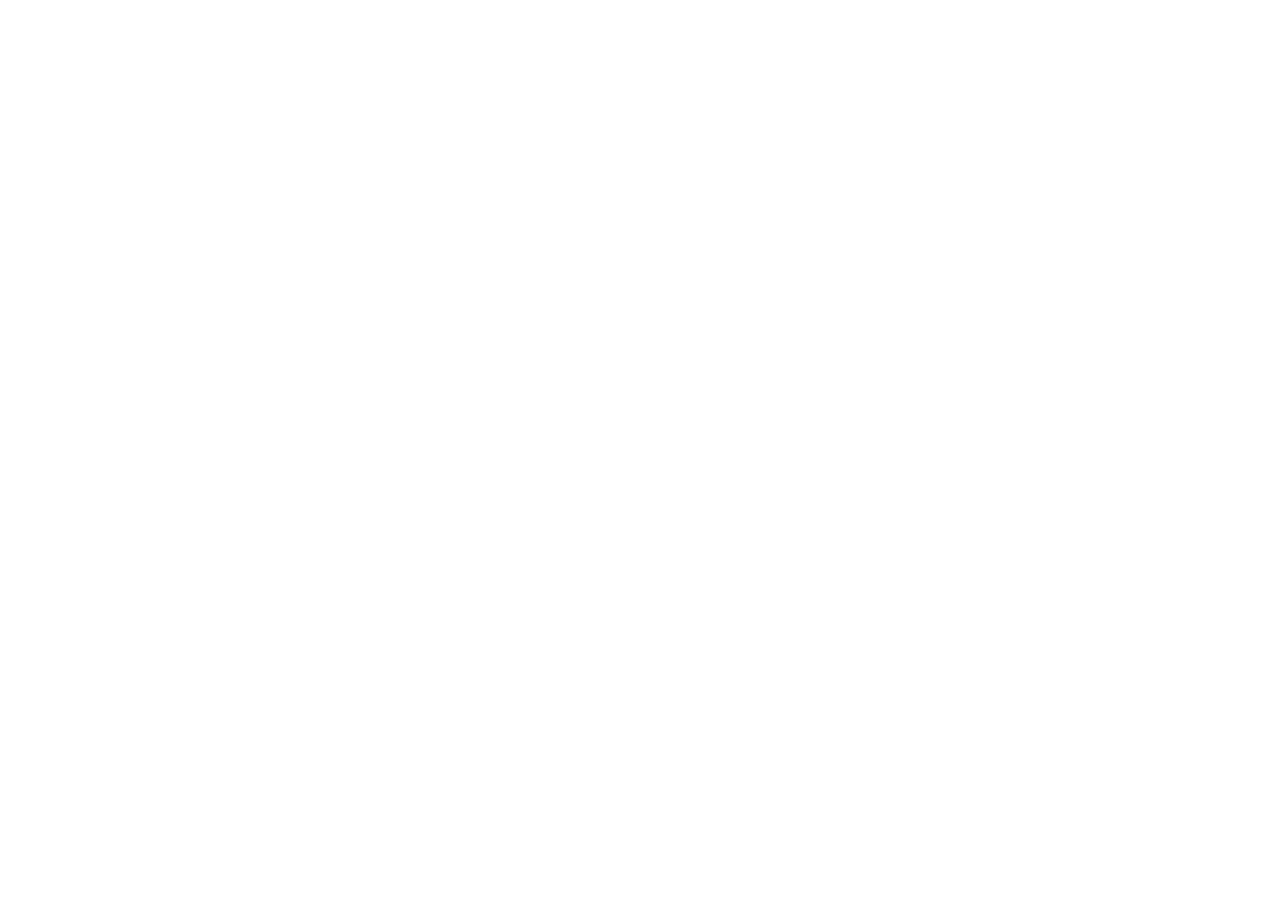
==== index.html @ bcc9aa4c "Set up initial website structure" ====
<!DOCTYPE html>
<html lang="en">
  <head>
    <meta charset="UTF-8" />
    <meta name="viewport" content="width=device-width, initial-scale=1.0" />
    <title>My Personal Website</title>
    <link rel="stylesheet" href="style.css" />
  </head>
  <body>
    <script src="script.js"></script>
  </body>
</html>
---- style.css ----
/* Styles for the website go here. */
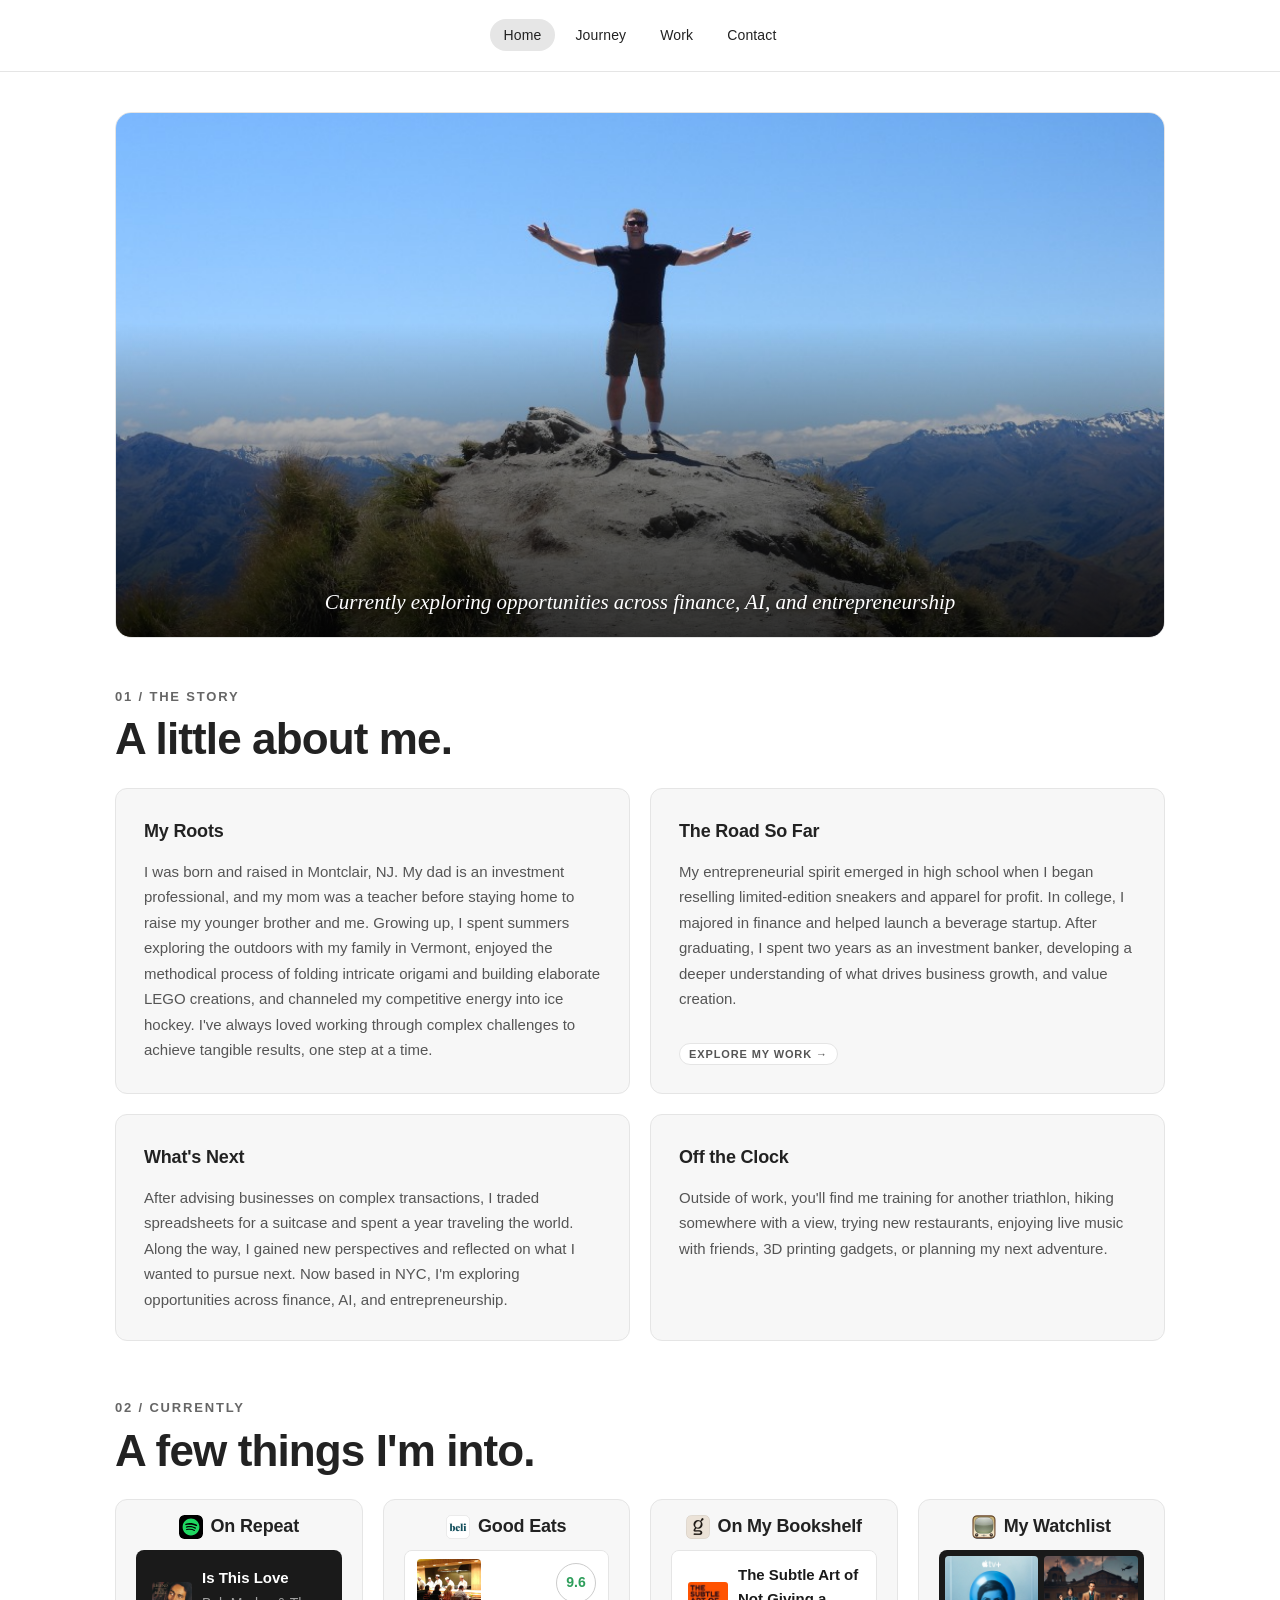
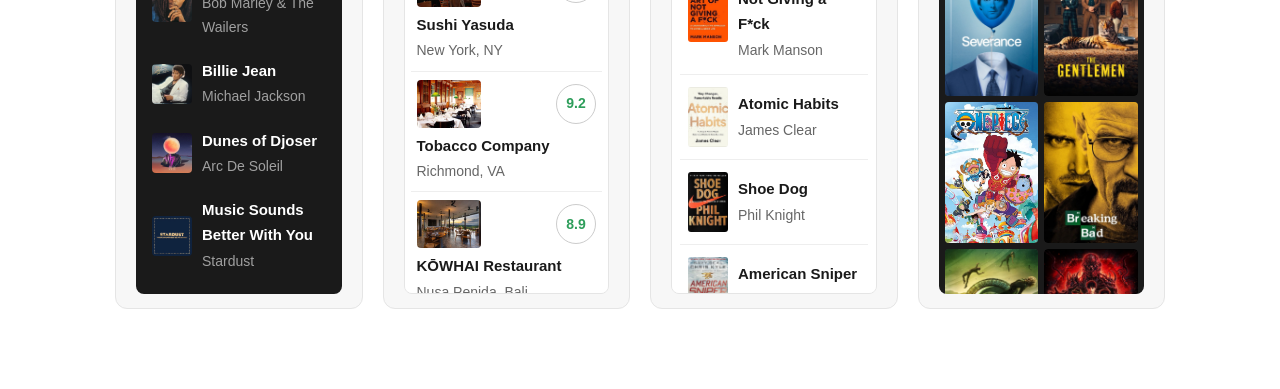
==== commit 617953bb: "Launch personal website Co-authored-by: Cursor <cursoragent@cursor.com>" ====
--- a/index.html
+++ b/index.html
@@ -4,9 +4,149 @@
     <meta charset="UTF-8" />
     <meta name="viewport" content="width=device-width, initial-scale=1.0" />
     <title>My Personal Website</title>
-    <link rel="stylesheet" href="style.css" />
+    <link rel="stylesheet" href="style.css?v=pub1" />
   </head>
   <body>
-    <script src="script.js"></script>
+    <header class="site-header">
+      <nav>
+        <ul class="nav-links">
+          <li><a href="#home" class="active">Home</a></li>
+          <li><a href="journey.html">Journey</a></li>
+          <li><a href="work.html">Work</a></li>
+          <li><a href="contact.html">Contact</a></li>
+        </ul>
+      </nav>
+    </header>
+
+    <section class="hero" id="home">
+      <div class="hero-photo">
+        <img src="assets/images/home/roys-peak.jpg" alt="Alan standing on the summit of Roy's Peak with arms outstretched" />
+        <div class="hero-photo-caption">
+          <p class="hero-photo-descriptor">Currently exploring opportunities across finance, AI, and entrepreneurship</p>
+        </div>
+      </div>
+    </section>
+
+    <section class="about" id="about">
+      <header class="section-intro">
+        <p class="section-label">01 / THE STORY</p>
+        <h2 class="section-title">A little about me.</h2>
+      </header>
+
+      <div class="bento-grid">
+        <article class="card card-from">
+          <h2>My Roots</h2>
+          <p>
+            I was born and raised in Montclair, NJ. My dad is an investment
+            professional, and my mom was a teacher before staying home to raise my
+            younger brother and me. Growing up, I spent summers exploring the
+            outdoors with my family in Vermont, enjoyed the methodical process of
+            folding intricate origami and building elaborate LEGO creations, and
+            channeled my competitive energy into ice hockey. I've always loved
+            working through complex challenges to achieve tangible results, one
+            step at a time.
+          </p>
+        </article>
+
+        <article class="card card-done">
+          <h2>The Road So Far</h2>
+          <p>
+            My entrepreneurial spirit emerged in high school when I began
+            reselling limited-edition sneakers and apparel for profit. In college,
+            I majored in finance and helped launch a beverage startup. After
+            graduating, I spent two years as an investment banker, developing a
+            deeper understanding of what drives business growth, and value
+            creation.
+          </p>
+          <p class="work-cta">
+            <a href="work.html">Explore My Work <span aria-hidden="true">→</span></a>
+          </p>
+        </article>
+
+        <article class="card card-exploring">
+          <h2>What's Next</h2>
+          <p>
+            After advising businesses on complex transactions, I traded
+            spreadsheets for a suitcase and spent a year traveling the world.
+            Along the way, I gained new perspectives and reflected on what I
+            wanted to pursue next. Now based in NYC, I'm exploring opportunities
+            across finance, AI, and entrepreneurship.
+          </p>
+        </article>
+
+        <article class="card card-outside">
+          <h2>Off the Clock</h2>
+          <p>
+            Outside of work, you'll find me training for another triathlon,
+            hiking somewhere with a view, trying new restaurants, enjoying live
+            music with friends, 3D printing gadgets, or planning my next
+            adventure.
+          </p>
+        </article>
+
+        <header class="section-intro section-intro-currently">
+          <p class="section-label">02 / CURRENTLY</p>
+          <h2 class="section-title">A few things I'm into.</h2>
+        </header>
+
+        <article class="card card-listening">
+          <h2 class="card-heading">
+            <img class="brand-icon" src="assets/images/icons/spotify.svg" alt="" />
+            On Repeat
+          </h2>
+          <div class="overlay-scroll">
+            <div class="song-list" id="song-list" tabindex="0" role="region" aria-label="On Repeat"></div>
+            <div class="overlay-scrollbar" aria-hidden="true">
+              <div class="overlay-scrollbar-thumb"></div>
+            </div>
+          </div>
+        </article>
+
+        <article class="card card-eating">
+          <h2 class="card-heading">
+            <img class="brand-icon" src="assets/images/icons/beli.png" alt="" />
+            Good Eats
+          </h2>
+          <div class="overlay-scroll">
+            <div class="restaurant-list" id="restaurant-list" tabindex="0" role="region" aria-label="Good Eats"></div>
+            <div class="overlay-scrollbar" aria-hidden="true">
+              <div class="overlay-scrollbar-thumb"></div>
+            </div>
+          </div>
+        </article>
+
+        <article class="card card-reading">
+          <h2 class="card-heading">
+            <img class="brand-icon" src="assets/images/icons/goodreads.png" alt="" />
+            On My Bookshelf
+          </h2>
+          <div class="overlay-scroll">
+            <div class="book-list" id="book-list" tabindex="0" role="region" aria-label="On My Bookshelf"></div>
+            <div class="overlay-scrollbar" aria-hidden="true">
+              <div class="overlay-scrollbar-thumb"></div>
+            </div>
+          </div>
+        </article>
+
+        <article class="card card-watching">
+          <h2 class="card-heading">
+            <img class="brand-icon" src="assets/images/icons/youtube-classic.png" alt="" />
+            My Watchlist
+          </h2>
+          <div class="overlay-scroll">
+            <div class="poster-grid" id="poster-grid" tabindex="0" role="region" aria-label="My Watchlist"></div>
+            <div class="overlay-scrollbar" aria-hidden="true">
+              <div class="overlay-scrollbar-thumb"></div>
+            </div>
+          </div>
+        </article>
+      </div>
+    </section>
+
+    <script src="assets/data/personal/songs.js?v=songorder"></script>
+    <script src="assets/data/personal/books.js?v=gr1"></script>
+    <script src="assets/data/personal/watching.js?v=imdb"></script>
+    <script src="assets/data/personal/restaurants.js?v=eatrank"></script>
+    <script src="script.js?v=qc1"></script>
   </body>
 </html>
--- a/style.css
+++ b/style.css
@@ -1 +1,2705 @@
-/* Styles for the website go here. */
+:root {
+  /* Color system */
+  --color-bg: #ffffff;
+  --color-card: #f7f7f7;
+  --color-text: #222222;
+  --color-text-muted: #555555;
+  --color-text-subtle: #666666;
+  --color-border: #e5e5e5;
+
+  /* Accent: nav underline and link / button hover. Change it here. */
+  --accent: #2563eb;
+
+  /* Typography */
+  --font-sans: "Helvetica Neue", Helvetica, Arial, sans-serif;
+  --font-serif: Georgia, "Times New Roman", serif;
+  --text-body: 0.9375rem; /* 15px */
+  --text-small: 0.875rem; /* 14px */
+  --text-label: 0.8125rem;
+  --text-heading: 2.75rem;
+  --leading-body: 1.65;
+  --leading-heading: 1.15;
+
+  /* Shape */
+  --radius: 12px;
+  --radius-sm: 8px;
+
+  /* Centered content column (~1050px). Side padding never goes below 24px. */
+  --content-max: 1050px;
+  --side-space: max(24px, calc((100% - var(--content-max)) / 2));
+}
+
+@media (min-width: 700px) {
+  :root {
+    --side-space: max(48px, calc((100% - var(--content-max)) / 2));
+  }
+}
+
+*,
+*::before,
+*::after {
+  box-sizing: border-box;
+}
+
+html {
+  overflow-x: hidden;
+}
+
+body {
+  margin: 0;
+  background-color: var(--color-bg);
+  color: var(--color-text);
+  font-family: var(--font-sans);
+  font-size: var(--text-body);
+  line-height: var(--leading-body);
+  -webkit-font-smoothing: antialiased;
+}
+
+.site-header {
+  position: relative;
+  z-index: 1;
+  display: flex;
+  justify-content: center;
+  align-items: center;
+  height: 72px;
+  padding: 0 var(--side-space);
+  background-color: var(--color-bg);
+  border-bottom: 1px solid var(--color-border);
+}
+
+.nav-links {
+  display: flex;
+  flex-wrap: wrap;
+  justify-content: center;
+  align-items: center;
+  gap: 6px;
+  margin: 0;
+  padding: 0;
+  list-style: none;
+}
+
+a {
+  color: var(--color-text);
+  text-decoration: none;
+}
+
+.nav-links a {
+  padding: 8px 14px;
+  border-radius: 999px;
+  color: var(--color-text);
+  background-color: transparent;
+  cursor: pointer;
+  font-size: var(--text-small);
+  font-weight: 500;
+  letter-spacing: 0.01em;
+  transition: background-color 0.2s ease;
+}
+
+.nav-links a.active {
+  background-color: #e6e6e6;
+}
+
+@media (hover: hover) {
+  .nav-links a:hover {
+    background-color: #f0f0f0;
+  }
+
+  .nav-links a.active:hover {
+    background-color: #e6e6e6;
+  }
+}
+
+.nav-links a:focus-visible {
+  background-color: #f0f0f0;
+  outline: 2px solid var(--color-text);
+  outline-offset: 2px;
+}
+
+.nav-links a.active:focus-visible {
+  background-color: #e6e6e6;
+}
+
+@media (prefers-reduced-motion: reduce) {
+  .nav-links a {
+    transition: none;
+  }
+}
+
+.hero {
+  padding: 40px var(--side-space) 48px;
+  text-align: center;
+}
+
+/* Hero photo with text overlaid on the bottom corners */
+.hero-photo {
+  position: relative;
+  overflow: hidden;
+  border: 1px solid var(--color-border);
+  border-radius: 16px;
+  background: var(--color-card);
+}
+
+/* Crop to a wide 2:1 shape, trimming the sky from the top (keeps the person fully in view) */
+.hero-photo img {
+  display: block;
+  width: 100%;
+  aspect-ratio: 2 / 1;
+  object-fit: cover;
+  object-position: center 70%;
+}
+
+/* Soft dark fade at the bottom so the white text is easy to read */
+.hero-photo::after {
+  content: "";
+  position: absolute;
+  left: 0;
+  right: 0;
+  bottom: 0;
+  height: 60%;
+  background: linear-gradient(to top, rgba(0, 0, 0, 0.78) 0%, rgba(0, 0, 0, 0.45) 55%, rgba(0, 0, 0, 0));
+  pointer-events: none;
+}
+
+/* Bottom-center caption: one line of text in an elegant italic serif */
+.hero-photo-caption {
+  position: absolute;
+  left: 24px;
+  right: 24px;
+  bottom: 20px;
+  z-index: 1;
+  color: #ffffff;
+  text-align: center;
+  text-shadow: 0 1px 6px rgba(0, 0, 0, 0.6);
+}
+
+.hero-photo-descriptor {
+  margin: 0;
+  font-family: var(--font-serif);
+  font-size: 1.3125rem;
+  font-style: italic;
+  font-weight: 400;
+  line-height: 1.4;
+}
+
+@media (max-width: 600px) {
+  /* Slightly taller photo on phones so the caption has room */
+  .hero-photo img {
+    aspect-ratio: 4 / 3;
+  }
+
+  .hero-photo-caption {
+    left: 14px;
+    right: 14px;
+    bottom: 14px;
+  }
+
+  .hero-photo-descriptor {
+    font-size: 1.05rem;
+  }
+}
+
+.about {
+  padding: 0 var(--side-space) 80px;
+}
+
+/* Editorial section header: small uppercase label above a large bold heading */
+.section-intro {
+  margin: 0 0 24px;
+  text-align: left;
+}
+
+.section-label {
+  margin: 0 0 8px;
+  color: var(--color-text-subtle);
+  font-size: var(--text-label);
+  font-weight: 600;
+  letter-spacing: 0.14em;
+  text-transform: uppercase;
+}
+
+.section-title {
+  margin: 0;
+  font-size: var(--text-heading);
+  font-weight: 700;
+  line-height: 1.1;
+  letter-spacing: -0.02em;
+}
+
+/* Bento grid: 4 equal columns. Each card is placed by name in the layout below. */
+.bento-grid {
+  display: grid;
+  grid-template-columns: repeat(4, minmax(0, 1fr));
+  grid-template-areas:
+    "from      from     done      done"
+    "exploring exploring outside  outside"
+    "currently currently currently currently"
+    "listening eating   reading   watching";
+  gap: 20px;
+}
+
+/* Each card claims its named spot in the grid */
+.card-from { grid-area: from; }
+.card-done { grid-area: done; }
+.card-exploring { grid-area: exploring; }
+.card-outside { grid-area: outside; }
+.card-listening { grid-area: listening; }
+.card-reading { grid-area: reading; }
+.card-watching { grid-area: watching; }
+.card-eating { grid-area: eating; }
+
+/* "02 / Currently" header sits inside the grid, on its own full-width row above the media cards */
+.bento-grid .section-intro-currently {
+  grid-area: currently;
+  margin: 36px 0 4px; /* 36px + 20px grid gap = 56px, matching space above The Story */
+}
+
+/* Quiet text link inside The Road So Far, pinned to the bottom left */
+.bento-grid .card-done {
+  display: flex;
+  flex-direction: column;
+}
+
+.work-cta {
+  margin: auto 0 0;
+  padding-top: 16px;
+}
+
+.work-cta a {
+  display: inline-block;
+  padding: 3px 9px;
+  background-color: #ffffff;
+  border: 1px solid var(--color-border);
+  border-radius: 999px;
+  color: var(--color-text-muted);
+  font-size: 0.6875rem;
+  font-weight: 600;
+  letter-spacing: 0.08em;
+  line-height: 1.3;
+  text-transform: uppercase;
+}
+
+.work-cta a:focus-visible {
+  outline: 2px solid var(--color-text);
+  outline-offset: 2px;
+}
+
+@media (hover: hover) {
+  .work-cta a:hover {
+    border-color: #cfcfcf;
+    color: #1a1a1a;
+  }
+}
+
+.card {
+  min-height: 200px;
+  padding: 28px;
+  background-color: var(--color-card);
+  border: 1px solid var(--color-border);
+  border-radius: var(--radius);
+}
+
+/* Home page cards: even padding, and height set by their content (no fixed minimum) */
+.bento-grid .card {
+  min-height: 0;
+  padding: 24px;
+}
+
+/* The four About Me cards: a little more room to read */
+.bento-grid .card-from,
+.bento-grid .card-done,
+.bento-grid .card-exploring,
+.bento-grid .card-outside {
+  padding: 28px;
+}
+
+/* The four "Currently" cards: all exactly the same height, lined up at the top.
+   The heading stays put, and only the list underneath scrolls (each card on its own). */
+.bento-grid .card-listening,
+.bento-grid .card-eating,
+.bento-grid .card-reading,
+.bento-grid .card-watching {
+  display: flex;
+  flex-direction: column;
+  align-self: start;
+  box-sizing: border-box; /* so the height below is the card's full height, padding included */
+  height: 410px;
+  padding: 12px 20px 14px; /* tighter space above and below the heading */
+}
+
+.card-listening .card-heading,
+.card-eating .card-heading,
+.card-reading .card-heading,
+.card-watching .card-heading {
+  flex-shrink: 0;
+  justify-content: center; /* centers the icon + title together as one group */
+  gap: 8px;                /* space between the icon and the title */
+  text-align: center;
+}
+
+/* Shared overlay scroller for the four Currently cards.
+   The wrapper fills the card under the heading; the inner panel scrolls. */
+.overlay-scroll {
+  position: relative;
+  flex: 1 1 auto;
+  min-height: 0;
+  margin-top: 8px;
+  overflow: hidden;
+}
+
+.overlay-scroll .song-list,
+.overlay-scroll .restaurant-list,
+.overlay-scroll .book-list,
+.overlay-scroll .poster-grid {
+  box-sizing: border-box;
+  height: 100%;
+  margin-top: 0;
+  overflow-x: hidden;
+  overflow-y: auto;
+  scrollbar-width: none;
+  scrollbar-gutter: auto;
+  -webkit-overflow-scrolling: touch;
+  overscroll-behavior: contain;
+}
+
+.overlay-scroll .song-list::-webkit-scrollbar,
+.overlay-scroll .restaurant-list::-webkit-scrollbar,
+.overlay-scroll .book-list::-webkit-scrollbar,
+.overlay-scroll .poster-grid::-webkit-scrollbar {
+  width: 0;
+  height: 0;
+  display: none;
+}
+
+/* Rows keep their natural size instead of being squeezed */
+.overlay-scroll .song-list > *,
+.overlay-scroll .restaurant-list > *,
+.overlay-scroll .book-list > * {
+  flex-shrink: 0;
+}
+
+.overlay-scrollbar {
+  position: absolute;
+  z-index: 2;
+  top: 8px;
+  right: 3px;
+  bottom: 8px;
+  width: 4px;
+  opacity: 0;
+  pointer-events: none;
+  transition: opacity 0.2s ease;
+}
+
+.overlay-scrollbar.is-needed {
+  pointer-events: auto;
+}
+
+.overlay-scroll:hover .overlay-scrollbar.is-needed,
+.overlay-scroll.is-scrolling .overlay-scrollbar.is-needed,
+.overlay-scrollbar.is-dragging {
+  opacity: 1;
+}
+
+.overlay-scrollbar-thumb {
+  width: 100%;
+  border-radius: 999px;
+  background-color: rgba(90, 90, 90, 0.55);
+  cursor: grab;
+}
+
+.overlay-scrollbar-thumb:active {
+  cursor: grabbing;
+  background-color: rgba(90, 90, 90, 0.75);
+}
+
+.overlay-scroll .song-list:focus-visible,
+.overlay-scroll .poster-grid:focus-visible {
+  outline: 2px solid #ffffff;
+  outline-offset: -2px;
+}
+
+.overlay-scroll .restaurant-list:focus-visible,
+.overlay-scroll .book-list:focus-visible {
+  outline: 2px solid var(--color-text);
+  outline-offset: -2px;
+}
+
+@media (prefers-reduced-motion: reduce) {
+  .overlay-scrollbar {
+    transition: none;
+  }
+}
+
+.card h2 {
+  margin: 0;
+  font-size: 1.125rem;
+  font-weight: 700;
+  letter-spacing: -0.01em;
+}
+
+/* Narrow desktop / large tablet: the four media cards would be too cramped in
+   one row, so they go 2 × 2 here. Everything else keeps the desktop layout. */
+@media (max-width: 1100px) {
+  .bento-grid {
+    grid-template-areas:
+      "from      from     done      done"
+      "exploring exploring outside  outside"
+      "currently currently currently currently"
+      "listening listening eating   eating"
+      "reading   reading   watching watching";
+  }
+}
+
+/* Tablet: 2 columns */
+@media (max-width: 900px) {
+  .bento-grid {
+    grid-template-columns: repeat(2, minmax(0, 1fr));
+    grid-template-areas:
+      "from      done"
+      "exploring outside"
+      "currently currently"
+      "listening eating"
+      "reading   watching";
+  }
+}
+
+@media (max-width: 600px) {
+  .site-header {
+    height: 64px;
+  }
+
+  .nav-links {
+    gap: 2px;
+  }
+
+  .nav-links a {
+    padding: 6px 12px;
+  }
+
+  .about {
+    padding: 0 var(--side-space) 64px;
+  }
+
+  .section-title {
+    font-size: 2rem;
+  }
+
+  /* Mobile: one column. Cards stack in the order they appear in the HTML. */
+  .bento-grid {
+    grid-template-columns: minmax(0, 1fr);
+    grid-template-areas: none;
+  }
+
+  .bento-grid .card,
+  .bento-grid .section-intro-currently {
+    grid-area: auto;
+  }
+
+  .bento-grid .section-intro-currently {
+    margin: 36px 0 4px;
+  }
+}
+
+.card p {
+  margin: 16px 0 0;
+  color: var(--color-text-muted);
+  font-size: var(--text-body);
+  line-height: 1.7;
+}
+
+/* The four biography cards: comfortable reading size and spacing */
+.bento-grid .card-from p,
+.bento-grid .card-done p,
+.bento-grid .card-exploring p,
+.bento-grid .card-outside p {
+  margin-top: 12px;
+  font-size: var(--text-body);
+  line-height: 1.7;
+}
+
+/* Very subtle hover on the biography cards: a slightly darker border and a faint shadow.
+   (No movement, and the cards are not links, so the cursor stays the same.) */
+.bento-grid .card-from:hover,
+.bento-grid .card-done:hover,
+.bento-grid .card-exploring:hover,
+.bento-grid .card-outside:hover {
+  border-color: #d2d2d2;
+  box-shadow: 0 2px 10px rgba(0, 0, 0, 0.05);
+}
+
+/* Fade the hover in smoothly, but only for people who haven't asked for less motion */
+@media (prefers-reduced-motion: no-preference) {
+  .bento-grid .card-from,
+  .bento-grid .card-done,
+  .bento-grid .card-exploring,
+  .bento-grid .card-outside {
+    transition: border-color 0.25s ease, box-shadow 0.25s ease;
+  }
+}
+
+/* What I'm Listening To card */
+.card-heading {
+  display: flex;
+  align-items: center;
+  gap: 10px;
+}
+
+.song-list {
+  display: flex;
+  flex-direction: column;
+  gap: 4px;
+  padding: 8px;
+  background-color: #1a1a1a;
+  border-radius: 8px;
+}
+
+.song {
+  display: flex;
+  align-items: center;
+  gap: 14px;
+  padding: 8px;
+  border-radius: 6px;
+}
+
+.song:hover {
+  background-color: #2a2a2a;
+}
+
+.song-art {
+  position: relative;
+  width: 48px;
+  height: 48px;
+  flex-shrink: 0;
+  background-color: #3a3a3a;
+  border-radius: 4px;
+  overflow: hidden;
+}
+
+.song-art img {
+  display: block;
+  width: 100%;
+  height: 100%;
+  object-fit: cover;
+}
+
+.play-button {
+  position: absolute;
+  inset: 0;
+  display: flex;
+  align-items: center;
+  justify-content: center;
+  padding: 0;
+  background-color: rgba(0, 0, 0, 0.55);
+  border: none;
+  cursor: pointer;
+  opacity: 0;
+}
+
+.song:hover .play-button,
+.play-button:focus-visible {
+  opacity: 1;
+}
+
+.play-button svg {
+  width: 24px;
+  height: 24px;
+  fill: #ffffff;
+}
+
+.song-info {
+  display: flex;
+  flex-direction: column;
+  gap: 2px;
+  min-width: 0;
+}
+
+.song-title {
+  color: #ffffff;
+  font-size: 0.9375rem;
+  font-weight: 600;
+  overflow-wrap: anywhere;
+}
+
+a.song-title:hover,
+a.song-title:focus-visible {
+  text-decoration: underline;
+}
+
+.song-artist {
+  color: #a0a0a0;
+  font-size: 0.875rem;
+  overflow-wrap: anywhere;
+}
+
+/* What I'm Reading card */
+/* Brand app icons (Spotify, Goodreads, YouTube, Beli), all 24px.
+   The faint outline keeps the white Beli icon visible on the gray card. */
+.brand-icon {
+  display: block;
+  width: 24px;
+  height: 24px;
+  flex-shrink: 0;
+  object-fit: contain; /* never stretch or squash a logo */
+  outline: 1px solid rgba(0, 0, 0, 0.08);
+  outline-offset: -1px;
+  border-radius: 5px;
+}
+
+.book-list {
+  display: flex;
+  flex-direction: column;
+  padding: 0 8px;
+  background-color: #ffffff;
+  border: 1px solid #e5e5e5;
+  border-radius: 8px;
+}
+
+.book {
+  display: flex;
+  align-items: center;
+  gap: 14px;
+  padding: 12px 8px;
+  border-bottom: 1px solid #eeeeee;
+}
+
+.book:last-child {
+  border-bottom: none;
+}
+
+/* Title underline matches Good Eats restaurant-name links */
+a.book:hover .book-title,
+a.book:focus-visible .book-title {
+  color: var(--accent);
+  text-decoration: underline;
+  text-underline-offset: 2px;
+}
+
+.book-cover {
+  width: 40px;
+  height: 60px;
+  flex-shrink: 0;
+  background-color: #e5e5e5;
+  border-radius: 3px;
+  overflow: hidden;
+}
+
+.book-cover img {
+  display: block;
+  width: 100%;
+  height: 100%;
+  object-fit: cover;
+}
+
+.book-info {
+  display: flex;
+  flex-direction: column;
+  gap: 2px;
+  min-width: 0;
+}
+
+.book-title {
+  color: #1a1a1a;
+  font-size: 0.9375rem;
+  font-weight: 600;
+  overflow-wrap: anywhere;
+}
+
+.book-author {
+  color: #666666;
+  font-size: 0.875rem;
+  overflow-wrap: anywhere;
+}
+
+/* What I'm Watching card */
+.poster-grid {
+  display: grid;
+  grid-template-columns: repeat(2, minmax(0, 1fr));
+  grid-auto-rows: min-content;
+  align-items: start;
+  gap: 6px;
+  padding: 6px;
+  background-color: #1a1a1a;
+  border-radius: 8px;
+}
+
+.poster {
+  position: relative;
+  display: block;
+  width: 100%;
+  aspect-ratio: 2 / 3;
+  overflow: hidden;
+  background-color: #3a3a3a;
+  border-radius: 4px;
+  transition: transform 0.2s ease, filter 0.2s ease;
+}
+
+a.poster:hover {
+  transform: scale(1.04);
+  filter: brightness(1.15);
+}
+
+a.poster:focus-visible {
+  outline: 2px solid #ffffff;
+  outline-offset: 2px;
+}
+
+.poster img {
+  position: absolute;
+  inset: 0;
+  display: block;
+  width: 100%;
+  height: 100%;
+  object-fit: cover;
+}
+
+.poster-label {
+  padding: 4px;
+  color: #a0a0a0;
+  font-size: 0.75rem;
+  text-align: center;
+}
+
+@media (prefers-reduced-motion: reduce) {
+  .poster {
+    transition: none;
+  }
+
+  a.poster:hover {
+    transform: none;
+  }
+}
+
+/* Where I'm Eating card */
+.restaurant-list {
+  display: flex;
+  flex-direction: column;
+  padding: 0 6px;
+  background-color: #ffffff;
+  border: 1px solid #e5e5e5;
+  border-radius: 8px;
+}
+
+.restaurant {
+  display: flex;
+  align-items: center;
+  gap: 14px;
+  padding: 8px 6px;
+  border-bottom: 1px solid #eeeeee;
+}
+
+.restaurant:last-child {
+  border-bottom: none;
+}
+
+/* Rows with a Beli link (on the photo and rating) get a light highlight */
+.restaurant-beli:hover {
+  background-color: #f7f7f7;
+}
+
+.restaurant-photo {
+  width: 64px;
+  height: 48px;
+  flex-shrink: 0;
+  background-color: #e5e5e5;
+  border-radius: 4px;
+  overflow: hidden;
+}
+
+.restaurant-photo img {
+  display: block;
+  width: 100%;
+  height: 100%;
+  object-fit: cover;
+}
+
+.restaurant-info {
+  display: flex;
+  flex-direction: column;
+  gap: 2px;
+  flex: 1;
+  min-width: 0;
+}
+
+.restaurant-name {
+  color: #1a1a1a;
+  font-size: 0.9375rem;
+  font-weight: 600;
+  overflow-wrap: anywhere;
+}
+
+.restaurant-location {
+  color: #666666;
+  font-size: 0.875rem;
+  overflow-wrap: anywhere;
+}
+
+/* The restaurant name opens Google Maps. Only the name text is clickable, and
+   the hover effect is a subtle underline. */
+.restaurant-info a {
+  align-self: flex-start;
+  max-width: 100%;
+}
+
+.restaurant-info a:hover,
+.restaurant-info a:focus-visible {
+  color: var(--accent);
+  text-decoration: underline;
+  text-underline-offset: 2px;
+}
+
+.restaurant-rating {
+  display: flex;
+  align-items: center;
+  justify-content: center;
+  width: 40px;
+  height: 40px;
+  flex-shrink: 0;
+  border: 1.5px solid #cccccc;
+  border-radius: 50%;
+  color: #2e9e5b;
+  font-size: 0.875rem;
+  font-weight: 600;
+}
+
+/* Desktop: Listening / Reading / Watching / Eating sit side by side in four
+   narrow cards. Text wraps instead of being cut off, and the restaurant row
+   stacks (photo + rating on top, name and location below) so nothing is lost. */
+@media (min-width: 1101px) {
+  .bento-grid .card-listening,
+  .bento-grid .card-reading,
+  .bento-grid .card-watching,
+  .bento-grid .card-eating {
+    padding: 12px 20px 14px;
+  }
+
+  .song-title,
+  .song-artist,
+  .book-title,
+  .book-author,
+  .restaurant-name,
+  .restaurant-location {
+    white-space: normal;
+    overflow-wrap: anywhere;
+  }
+
+  .poster-label {
+    padding: 2px;
+    font-size: 0.6875rem;
+    overflow-wrap: anywhere;
+  }
+
+  .song {
+    gap: 10px;
+  }
+
+  .song-art {
+    width: 40px;
+    height: 40px;
+  }
+
+  .book {
+    gap: 10px;
+  }
+
+  .restaurant {
+    flex-wrap: wrap;
+    gap: 6px 10px;
+  }
+
+  .restaurant-photo {
+    order: 1;
+  }
+
+  .restaurant-rating {
+    order: 2;
+    margin-left: auto;
+  }
+
+  .restaurant-info {
+    order: 3;
+    flex: 1 1 100%;
+  }
+}
+
+/* Where I've Been card (world map) */
+.map-header {
+  display: flex;
+  flex-direction: column;
+  flex-wrap: wrap;
+  align-items: flex-end;
+  justify-content: flex-start;
+  gap: 8px;
+  padding: 14px 18px 12px;
+}
+
+.visited-count {
+  color: #666666;
+  font-size: 0.8125rem;
+  font-weight: 600;
+}
+
+/* Legend: small colored dots + labels, stacked, in the top-right of the map header */
+.map-legend {
+  display: flex;
+  flex-direction: column;
+  align-items: flex-start;
+  gap: 6px;
+  color: var(--color-text-muted);
+  font-size: var(--text-small);
+  font-weight: 500;
+  line-height: 1.3;
+}
+
+.map-legend-item {
+  display: inline-flex;
+  align-items: center;
+  gap: 6px;
+  white-space: nowrap;
+}
+
+.map-legend-item[hidden] {
+  display: none;
+}
+
+.map-legend-dot {
+  width: 10px;
+  height: 10px;
+  flex-shrink: 0;
+  background-color: #2e9e5b; /* same green as .country.visited */
+  border-radius: 50%;
+}
+
+.map-legend-dot.is-bucket {
+  background-color: #4a90d9; /* same blue as .country.bucket-list */
+}
+
+.map-container {
+  position: relative;
+  aspect-ratio: 960 / 500;
+  overflow: hidden;
+  background-color: #ffffff;
+}
+
+.map-container svg {
+  display: block;
+  width: 100%;
+  height: 100%;
+  cursor: grab;
+}
+
+.map-container svg:active {
+  cursor: grabbing;
+}
+
+.country,
+.state {
+  fill: #e3e3e3;
+  stroke: #ffffff;
+  stroke-width: 0.5;
+  vector-effect: non-scaling-stroke;
+}
+
+.country:hover,
+.state:hover {
+  fill: #cfcfcf;
+}
+
+.country.visited,
+.state.visited {
+  fill: #2e9e5b;
+}
+
+.country.visited:hover,
+.state.visited:hover {
+  fill: #25804a;
+}
+
+/* Bucket-list countries: a soft blue, clearly different from the green visited countries */
+.country.bucket-list {
+  fill: #4a90d9;
+}
+
+.country.bucket-list:hover {
+  fill: #3a79ba;
+}
+
+/* The United States can be clicked to open the state map */
+.country.clickable {
+  cursor: pointer;
+}
+
+/* State map: thicker borders, and no "grab" hand since it cannot be dragged */
+.state {
+  stroke-width: 0.75;
+}
+
+.map-container svg.us-view {
+  cursor: default;
+}
+
+/* "Back to World Map" button in the top-left corner of the map (only shown on the state map) */
+.map-back {
+  position: absolute;
+  top: 12px;
+  left: 12px;
+  z-index: 1;
+  padding: 6px 14px;
+  background-color: #ffffff;
+  border: 1px solid #cfcfcf;
+  border-radius: 999px;
+  color: #1a1a1a;
+  font: inherit;
+  font-size: 0.8125rem;
+  font-weight: 600;
+  cursor: pointer;
+}
+
+.map-back:hover {
+  background-color: #f7f7f7;
+  border-color: #1a1a1a;
+}
+
+.map-tooltip {
+  position: absolute;
+  padding: 4px 8px;
+  background-color: #1a1a1a;
+  border-radius: 4px;
+  color: #ffffff;
+  font-size: 0.75rem;
+  white-space: nowrap;
+  pointer-events: none;
+  opacity: 0;
+  transform: translate(12px, 12px);
+}
+
+.map-tooltip.visible {
+  opacity: 1;
+}
+
+/* Shared page title block: same 1050px column and top spacing on Journey, Work, Contact */
+.page-intro,
+.journey-intro {
+  width: 100%;
+  margin: 0 auto;
+  padding: 40px var(--side-space) 28px;
+  text-align: center;
+}
+
+.page-intro h1,
+.journey-intro h1 {
+  margin: 0 0 12px;
+  font-family: var(--font-serif);
+  font-size: 1.625rem;
+  font-style: italic;
+  font-weight: 400;
+  line-height: 1.3;
+  text-wrap: balance;
+}
+
+.page-intro p,
+.journey-intro p {
+  margin: 0;
+  color: var(--color-text-muted);
+  font-size: var(--text-body);
+  line-height: 1.6;
+}
+
+/* Contact only: heading top matches Journey/Work quotes; tighter gap before the postcard */
+.page-intro {
+  padding-top: 24px;
+  padding-bottom: 16px;
+}
+
+/* Journey-only spacing: tighter intro and a shorter step into the map */
+.journey-intro {
+  padding-top: 24px;
+  padding-bottom: 24px;
+}
+
+.journey-intro h1 {
+  margin-bottom: 8px;
+}
+
+.gallery-section {
+  padding: 0 var(--side-space) 36px;
+}
+
+.map-section .section-intro {
+  margin-bottom: 18px;
+}
+
+/* "03 / The Journey" map section, directly below the photo gallery */
+.map-section {
+  padding: 0 var(--side-space) 80px;
+}
+
+/* One clean white container: the info row on top, the map filling the rest.
+   Same width as the gallery above, because both sit in --side-space. */
+.card-map {
+  overflow: hidden;
+  background-color: var(--color-bg);
+  border: 1px solid var(--color-border);
+  border-radius: var(--radius);
+}
+
+/* Photo gallery: 5 equal columns on desktop */
+.gallery {
+  display: grid;
+  grid-template-columns: repeat(5, minmax(0, 1fr));
+  gap: 12px;
+}
+
+.gallery-item {
+  position: relative;
+  display: block;
+  aspect-ratio: 3 / 4; /* tall portrait frames; photos fill them with object-fit: cover */
+  padding: 0;
+  overflow: hidden;
+  background: none;
+  border: none;
+  border-radius: var(--radius);
+  text-align: center;
+  cursor: pointer;
+}
+
+.gallery-item img,
+.gallery-item .photo-placeholder {
+  width: 100%;
+  height: 100%;
+  transition: transform 0.3s ease, filter 0.3s ease;
+}
+
+.gallery-item img {
+  display: block;
+  object-fit: cover;
+}
+
+/* Hover overlay: dark layer with country, italic location, and caption */
+
+.gallery-overlay {
+  position: absolute;
+  inset: 0;
+  display: flex;
+  flex-direction: column;
+  justify-content: center;
+  align-items: center;
+  padding: 18px 12px;
+  overflow: hidden;
+  background-color: rgba(0, 0, 0, 0.55);
+  color: #ffffff;
+  text-align: center;
+  opacity: 0;
+  pointer-events: none;
+  transition: opacity 0.28s ease;
+}
+
+.gallery-overlay-region,
+.gallery-overlay-location,
+.gallery-overlay-caption,
+.gallery-overlay-meta {
+  max-width: 100%;
+  text-shadow: 0 1px 10px rgba(0, 0, 0, 0.65);
+}
+
+.gallery-overlay-region {
+  color: rgba(255, 255, 255, 0.8);
+  font-family: var(--font-sans);
+  font-size: 0.625rem; /* 10px */
+  font-weight: 500;
+  letter-spacing: 0.14em;
+  line-height: 1.3;
+  text-transform: uppercase;
+}
+
+.gallery-overlay-location {
+  display: block;
+  margin-top: 6px;
+  font-family: var(--font-serif);
+  font-size: 1.1875rem; /* 19px */
+  font-style: italic;
+  font-weight: 400;
+  line-height: 1.22;
+  text-wrap: balance;
+}
+
+.gallery-overlay-location.is-long {
+  font-size: 1.0625rem; /* 17px, for longer place names */
+}
+
+.gallery-overlay-caption {
+  display: block;
+  position: relative;
+  margin-top: 16px;
+  font-family: var(--font-sans);
+  font-size: 0.8125rem; /* 13px */
+  font-weight: 400;
+  line-height: 1.45;
+  text-wrap: pretty;
+}
+
+.gallery-overlay-location + .gallery-overlay-caption::before {
+  content: "";
+  position: absolute;
+  top: -8px;
+  left: 50%;
+  width: 22px;
+  height: 1px;
+  transform: translateX(-50%);
+  background-color: rgba(255, 255, 255, 0.32);
+}
+
+.gallery-overlay-meta {
+  margin-top: 8px;
+  color: rgba(255, 255, 255, 0.85);
+  font-size: 0.75rem;
+  line-height: 1.4;
+}
+
+.gallery-item:focus-visible .gallery-overlay {
+  opacity: 1;
+}
+
+@media (hover: hover) {
+  .gallery-item:hover .gallery-overlay {
+    opacity: 1;
+  }
+}
+
+@media (prefers-reduced-motion: reduce) {
+  .gallery-overlay,
+  .gallery-item img,
+  .gallery-item .photo-placeholder {
+    transition: none;
+  }
+}
+
+.photo-placeholder {
+  display: flex;
+  align-items: center;
+  justify-content: center;
+  background-color: #e5e5e5;
+  color: #666666;
+  font-size: 0.875rem;
+  text-align: center;
+}
+
+/* Lightbox (the larger photo view) */
+.lightbox {
+  position: fixed;
+  inset: 0;
+  z-index: 4000;
+  display: flex;
+  flex-direction: column;
+  align-items: center;
+  justify-content: center;
+  padding: 56px 72px 48px;
+  background-color: rgba(0, 0, 0, 0.92);
+  opacity: 0;
+  visibility: hidden;
+  pointer-events: none;
+  transition: opacity 0.28s ease, visibility 0.28s ease;
+}
+
+.lightbox.is-open {
+  opacity: 1;
+  visibility: visible;
+  pointer-events: auto;
+}
+
+.lightbox[hidden] {
+  display: none;
+}
+
+.lightbox-content {
+  display: flex;
+  flex-direction: column;
+  align-items: center;
+  max-width: min(1100px, 100%);
+}
+
+.lightbox-content img {
+  display: block;
+  width: auto;
+  height: auto;
+  max-width: 100%;
+  max-height: calc(100vh - 200px);
+  object-fit: contain;
+  border-radius: var(--radius);
+}
+
+.lightbox-content .photo-placeholder {
+  width: min(80vw, 560px);
+  max-height: calc(100vh - 200px);
+  aspect-ratio: 4 / 5;
+  border-radius: var(--radius);
+}
+
+/* Region, location, and caption under the enlarged photo */
+.lightbox-info {
+  margin-top: 16px;
+  max-width: min(640px, 100%);
+  padding: 0 12px;
+  color: #ffffff;
+  text-align: center;
+}
+
+.lightbox-info-region {
+  color: rgba(255, 255, 255, 0.7);
+  font-family: var(--font-sans);
+  font-size: 0.6875rem;
+  font-weight: 500;
+  letter-spacing: 0.14em;
+  line-height: 1.3;
+  text-transform: uppercase;
+}
+
+.lightbox-info-location {
+  margin-top: 6px;
+  font-family: var(--font-serif);
+  font-size: 1.3125rem;
+  font-style: italic;
+  font-weight: 400;
+  line-height: 1.3;
+}
+
+.lightbox-info-caption {
+  position: relative;
+  margin-top: 12px;
+  font-family: var(--font-sans);
+  font-size: 0.875rem;
+  font-weight: 400;
+  line-height: 1.5;
+  color: rgba(255, 255, 255, 0.9);
+}
+
+.lightbox-info-location + .lightbox-info-caption::before {
+  content: "";
+  position: absolute;
+  top: -6px;
+  left: 50%;
+  width: 22px;
+  height: 1px;
+  transform: translateX(-50%);
+  background-color: rgba(255, 255, 255, 0.32);
+}
+
+.lightbox-info-meta {
+  margin-top: 8px;
+  color: rgba(255, 255, 255, 0.75);
+  font-size: 0.875rem;
+  line-height: 1.4;
+}
+
+.lightbox-close {
+  position: absolute;
+  top: 12px;
+  right: 16px;
+  z-index: 2;
+  width: 48px;
+  height: 48px;
+  padding: 0;
+  background: none;
+  border: none;
+  color: #ffffff;
+  font-size: 2.25rem;
+  line-height: 1;
+  cursor: pointer;
+}
+
+.lightbox-nav {
+  position: absolute;
+  top: 50%;
+  z-index: 2;
+  display: flex;
+  align-items: center;
+  justify-content: center;
+  width: 48px;
+  height: 48px;
+  padding: 0;
+  transform: translateY(-50%);
+  background: none;
+  border: none;
+  color: #ffffff;
+  font-size: 2.75rem;
+  line-height: 1;
+  cursor: pointer;
+}
+
+.lightbox-prev {
+  left: 12px;
+}
+
+.lightbox-next {
+  right: 12px;
+}
+
+.lightbox-close:hover,
+.lightbox-nav:hover,
+.lightbox-close:focus-visible,
+.lightbox-nav:focus-visible {
+  color: #ffffff;
+  opacity: 0.7;
+}
+
+.lightbox-counter {
+  position: absolute;
+  bottom: 16px;
+  left: 50%;
+  transform: translateX(-50%);
+  color: rgba(255, 255, 255, 0.75);
+  font-size: 0.8125rem;
+  letter-spacing: 0.04em;
+}
+
+@media (max-width: 600px) {
+  .lightbox {
+    padding: 56px 48px 52px;
+  }
+
+  .lightbox-content img {
+    max-height: calc(100vh - 220px);
+    max-width: 100%;
+  }
+
+  .lightbox-nav {
+    width: 44px;
+    height: 44px;
+    font-size: 2.25rem;
+  }
+
+  .lightbox-prev {
+    left: 2px;
+  }
+
+  .lightbox-next {
+    right: 2px;
+  }
+
+  .lightbox-info-location {
+    font-size: 1.125rem;
+  }
+}
+
+@media (prefers-reduced-motion: reduce) {
+  .lightbox {
+    transition: none;
+  }
+}
+
+.no-scroll {
+  overflow: hidden;
+}
+
+/* Journey page on tablet and mobile: 3 columns on tablets, 2 on phones (tiles stay 3:4) */
+@media (max-width: 900px) {
+  .gallery {
+    grid-template-columns: repeat(3, minmax(0, 1fr));
+  }
+}
+
+@media (max-width: 600px) {
+  .page-intro,
+  .journey-intro {
+    padding: 28px var(--side-space) 20px;
+  }
+
+  .page-intro {
+    padding-top: 24px;
+    padding-bottom: 12px;
+  }
+
+  .journey-intro {
+    padding-top: 24px;
+    padding-bottom: 24px;
+  }
+
+  .page-intro h1,
+  .journey-intro h1 {
+    font-size: 1.25rem;
+  }
+
+  .gallery-section {
+    padding: 0 var(--side-space) 36px;
+  }
+
+  .map-section {
+    padding: 0 var(--side-space) 80px;
+  }
+
+  .gallery {
+    grid-template-columns: repeat(2, minmax(0, 1fr));
+  }
+
+  /* Odd leftover photo (the 15th) sits centered on its own row */
+  .gallery-item:last-child:nth-child(odd) {
+    grid-column: 1 / -1;
+    width: calc((100% - 12px) / 2);
+    justify-self: center;
+  }
+
+  .gallery-overlay {
+    padding: 14px 10px;
+  }
+
+  .gallery-overlay-caption {
+    margin-top: 12px;
+    font-size: 0.75rem;
+  }
+}
+
+/* Work page: same centered ~1050px column as Home and Journey */
+.work-section {
+  padding: 24px var(--side-space) 96px;
+}
+
+/* The tagline above the sections: centered, light italic serif, no box. */
+.work-tagline {
+  width: 100%;
+  margin: 0 auto 32px;
+  font-family: var(--font-serif);
+  font-size: 1.625rem;
+  font-style: italic;
+  font-weight: 400;
+  line-height: 1.3;
+  text-align: center;
+  text-wrap: balance;
+}
+
+.work-list {
+  display: flex;
+  flex-direction: column;
+  gap: 20px;
+  width: 100%;
+  margin: 0;
+}
+
+/* The four chapters (Volunteering, Piper Sandler, University, High School) are the cards.
+   Padding and borders match the Home page cards. */
+.work-chapter {
+  min-height: 0;
+  padding: 28px 32px;
+  overflow-wrap: break-word;
+}
+
+.work-chapter .work-chapter-heading {
+  margin: 0 0 22px;
+  font-size: 1.375rem;
+  font-weight: 700;
+  line-height: 1.25;
+  letter-spacing: -0.02em;
+}
+
+.work-chapter-detail {
+  font-weight: 400;
+  letter-spacing: 0;
+}
+
+/* The entries (company, school, business) inside a chapter: separated by space, not lines */
+.work-chapter-cards {
+  display: flex;
+  flex-direction: column;
+  gap: 28px;
+}
+
+/* With no name above it (the chapter heading already says it), the role starts at the top */
+.work-card > .work-role:first-child {
+  margin-top: 0;
+}
+
+.work-card-header {
+  display: flex;
+  flex-wrap: wrap;
+  align-items: baseline;
+  justify-content: space-between;
+  gap: 4px 16px;
+}
+
+/* Entry titles: bold. Underline only the words that are actually a link. */
+.work-card .work-card-header h3 {
+  margin: 0;
+  font-size: 1rem;
+  font-weight: 700;
+  line-height: 1.4;
+}
+
+.work-card .work-card-header h3 a {
+  text-decoration: underline;
+  text-decoration-thickness: 1px;
+  text-underline-offset: 3px;
+}
+
+.work-dates {
+  color: var(--color-text-subtle);
+  font-size: var(--text-small);
+  font-weight: 600;
+}
+
+.work-card .work-role {
+  margin-top: 2px;
+  color: var(--color-text);
+  font-size: 1rem;
+  font-weight: 600;
+}
+
+.work-card .work-location {
+  margin-top: 2px;
+  color: var(--color-text-subtle);
+  font-size: var(--text-small);
+}
+
+/* Body text: 15px, comfortable line height, sitting under its title */
+.work-card .work-description {
+  margin-top: 8px;
+  color: var(--color-text-muted);
+  font-size: var(--text-body);
+  line-height: var(--leading-body);
+}
+
+/* Links to outside resources (like GitHub): small white pill buttons with a subtle border */
+.work-links {
+  display: flex;
+  flex-wrap: wrap;
+  gap: 8px;
+  margin-top: 10px;
+  font-size: var(--text-small);
+}
+
+.work-links a {
+  padding: 5px 12px;
+  background-color: #ffffff;
+  border: 1px solid #e5e5e5;
+  border-radius: 999px;
+  color: #444444;
+  line-height: 1.2;
+}
+
+/* This Website: compact GitHub repo pill (does not stretch) */
+.work-github-wrap {
+  margin-top: 10px;
+}
+
+.work-github-repo {
+  display: inline-block;
+  padding: 6px 14px;
+  background-color: #ffffff;
+  border: 1px solid #e5e5e5;
+  border-radius: 999px;
+  box-shadow: 0 1px 2px rgba(0, 0, 0, 0.06);
+  color: #222222;
+  font-size: var(--text-small);
+  font-weight: 700;
+  line-height: 1.2;
+  text-align: center;
+  text-decoration: none;
+}
+
+@media (hover: hover) {
+  .work-github-repo:hover {
+    box-shadow: 0 2px 6px rgba(0, 0, 0, 0.12);
+  }
+}
+
+.work-github-repo:focus-visible {
+  outline: 2px solid var(--color-text);
+  outline-offset: 2px;
+}
+
+@media (hover: hover) {
+  .work-links a:hover {
+    border-color: #cfcfcf;
+    color: #1a1a1a;
+  }
+}
+
+/* Projects and deals inside an entry are separated by space, not lines */
+.work-projects {
+  margin-top: 16px;
+}
+
+.work-deals {
+  display: flex;
+  flex-direction: column;
+  gap: 20px;
+}
+
+/* Featured banking projects sit in their own white tiles so they scan as distinct deals */
+.work-deal-group.is-featured .work-project {
+  padding: 16px 18px;
+  background-color: #ffffff;
+  border: 1px solid var(--color-border);
+  border-radius: var(--radius-sm);
+}
+
+@media (hover: hover) {
+  .work-deal-group.is-featured .work-project {
+    transition: box-shadow 0.2s ease, border-color 0.2s ease;
+  }
+
+  .work-deal-group.is-featured .work-project:hover {
+    border-color: #d8d8d8;
+    box-shadow: 0 2px 8px rgba(0, 0, 0, 0.06);
+  }
+}
+
+@media (prefers-reduced-motion: reduce) {
+  .work-deal-group.is-featured .work-project {
+    transition: none;
+  }
+}
+
+.work-deal-group.is-featured .work-deals {
+  gap: 12px;
+}
+
+.work-project + .work-project {
+  margin-top: 22px;
+}
+
+.work-deals .work-project + .work-project {
+  margin-top: 0;
+}
+
+/* Transaction type, taken from the existing title prefix (Sell-Side, Debt Financing, …) */
+.work-deal-label {
+  display: inline-block;
+  margin: 0 0 8px;
+  padding: 3px 9px;
+  background-color: #ffffff;
+  border: 1px solid var(--color-border);
+  border-radius: 999px;
+  color: var(--color-text-muted);
+  font-size: 0.6875rem;
+  font-weight: 600;
+  letter-spacing: 0.08em;
+  line-height: 1.3;
+  text-transform: uppercase;
+}
+
+.work-deal-group.is-featured .work-deal-label {
+  background-color: var(--color-card);
+}
+
+/* Deal and project titles: bold; underline only when the title is a link */
+.work-project-title {
+  margin: 0;
+  font-size: 1rem;
+  font-weight: 700;
+  line-height: 1.4;
+}
+
+.work-project-title a {
+  text-decoration: underline;
+  text-decoration-thickness: 1px;
+  text-underline-offset: 3px;
+}
+
+.work-card .work-project-text {
+  margin-top: 8px;
+  color: var(--color-text-muted);
+  font-size: var(--text-body);
+  line-height: var(--leading-body);
+}
+
+/* A second paragraph under the same title gets a little more room than the title-to-text gap */
+.work-card .work-description + .work-description,
+.work-card .work-project-text + .work-project-text {
+  margin-top: 6px;
+}
+
+/* Piper Sandler deals: clearer space between consecutive paragraphs, none after the last */
+.work-deal-group .work-project-text + .work-project-text {
+  margin-top: 12px;
+}
+
+/* A labeled list of deals ("Key Projects:" and "Other Publicly Disclosed Deals:").
+   No box of its own: it sits right on the card, and only the bold label and spacing set it apart. */
+.work-deal-group {
+  margin-top: 24px;
+}
+
+/* The first group right under a chapter heading needs no extra space above it */
+.work-card > .work-deal-group:first-child {
+  margin-top: 0;
+}
+
+.work-deal-group-heading {
+  margin: 0 0 12px;
+  color: var(--color-text);
+  font-size: var(--text-label);
+  font-weight: 700;
+  letter-spacing: 0.14em;
+  text-transform: uppercase;
+}
+
+/* A testimonial: a soft gray box (a little darker than the card), no border or shadow */
+.work-quote {
+  margin: 28px 0 0;
+  padding: 20px 22px;
+  background-color: #ededed;
+  border-left: 3px solid #d2d2d2;
+  border-radius: var(--radius-sm);
+  text-align: left;
+}
+
+.work-quote-text {
+  color: #333333;
+  font-family: var(--font-serif);
+  font-size: 1rem;
+  font-style: italic;
+  font-weight: 400;
+  line-height: 1.6;
+}
+
+.work-quote-attribution {
+  margin-top: 10px;
+  color: var(--color-text-subtle);
+  font-size: var(--text-small);
+  font-style: normal;
+  line-height: 1.4;
+}
+
+/* Labeled lists like GPA / Honors / Leadership & Activities */
+.work-facts {
+  margin-top: 16px;
+}
+
+/* When a list sits right under an entry title (nothing in between), keep it as close as a description would be */
+.work-card-header + .work-facts {
+  margin-top: 8px;
+}
+
+.work-fact + .work-fact {
+  margin-top: 12px;
+}
+
+.work-fact-label {
+  margin: 0 0 6px;
+  color: var(--color-text-subtle);
+  font-size: var(--text-small);
+  font-weight: 600;
+}
+
+.work-fact-list {
+  display: flex;
+  flex-direction: column;
+  gap: 4px;
+  margin: 0;
+  padding: 0;
+  list-style: none;
+  color: var(--color-text-muted);
+  font-size: var(--text-body);
+  line-height: var(--leading-body);
+}
+
+/* Career break: small white tiles for the bigger experiences, small pills for the places */
+.work-quests {
+  margin-top: 24px;
+}
+
+.work-quest-group + .work-quest-group {
+  margin-top: 28px;
+}
+
+.work-quest-tiles {
+  display: grid;
+  grid-template-columns: repeat(auto-fit, minmax(220px, 1fr));
+  gap: 12px;
+}
+
+.work-quest-tile {
+  padding: 14px 16px;
+  background-color: #ffffff;
+  border: 1px solid #e5e5e5;
+  border-radius: 8px;
+}
+
+.work-quest-title {
+  color: #1a1a1a;
+  font-size: 0.9375rem;
+  font-weight: 600;
+  line-height: 1.4;
+}
+
+.work-quest-detail {
+  margin-top: 4px;
+  color: #666666;
+  font-size: 0.875rem;
+  line-height: 1.5;
+}
+
+.work-tags {
+  display: flex;
+  flex-wrap: wrap;
+  gap: 8px;
+  margin: 0;
+  padding: 0;
+  list-style: none;
+}
+
+.work-quest-tiles + .work-tags {
+  margin-top: 12px;
+}
+
+.work-tags li {
+  padding: 6px 12px;
+  background-color: #ffffff;
+  border: 1px solid #e5e5e5;
+  border-radius: 999px;
+  color: #444444;
+  font-size: 0.875rem;
+}
+
+/* A bulleted list: indented, with a little space between the bullets */
+.work-fact-list.has-bullets {
+  gap: 4px;
+  padding-left: 18px;
+  list-style: disc;
+}
+
+.work-fact-list.has-bullets li::marker {
+  color: #9a9a9a;
+}
+
+/* Nested bullets: a smaller step in, to show specific contributions inside a larger bullet */
+.work-fact-list.has-bullets ul {
+  display: flex;
+  flex-direction: column;
+  gap: 3px;
+  margin: 4px 0 0;
+  padding-left: 18px;
+  list-style: circle;
+}
+
+.work-fact-list strong {
+  color: #1a1a1a;
+  font-weight: 600;
+}
+
+/* A linked name in an entry's title (like TwinTail Brews) */
+@media (hover: hover) {
+  .work-card-header h3 a:hover {
+    color: var(--accent);
+  }
+}
+
+/* Highlighted names (like Metcalf Prize) are bold and dark; the rest stay regular */
+.work-fact-name.is-highlight {
+  color: #1a1a1a;
+  font-weight: 600;
+}
+
+.work-fact-detail {
+  color: #555555;
+}
+
+/* A link inside a sentence of project text */
+.work-description a,
+.work-project-text a {
+  text-decoration: underline;
+  text-decoration-thickness: 1px;
+  text-underline-offset: 3px;
+}
+
+@media (hover: hover) {
+  .work-project-title a:hover,
+  .work-description a:hover,
+  .work-project-text a:hover {
+    color: var(--accent);
+  }
+}
+
+/* "Select Deal Experience": a subsection at the bottom of a chapter card, set off by a thin line */
+.work-deal-experience {
+  margin-top: 40px;
+  padding-top: 32px;
+  border-top: 1px solid #e5e5e5;
+}
+
+.work-deal-experience-heading {
+  margin: 0 0 20px;
+  color: #1a1a1a;
+  font-size: 1.375rem;
+  font-weight: 700;
+  line-height: 1.2;
+}
+
+/* Deal tiles: two columns on desktop, one column when the space gets narrow */
+.work-deal-grid {
+  display: grid;
+  grid-template-columns: repeat(auto-fit, minmax(min(100%, 260px), 1fr));
+  gap: 12px;
+}
+
+.work-deal-card {
+  display: flex;
+  flex-direction: column;
+  gap: 12px;
+  padding: 16px;
+  background-color: #ffffff;
+  border: 1px solid #e5e5e5;
+  border-radius: 8px;
+}
+
+.work-deal-top {
+  display: flex;
+  align-items: center;
+  gap: 12px;
+}
+
+/* Optional company logo: a small square so every logo takes the same space */
+.work-deal-logo {
+  display: flex;
+  flex-shrink: 0;
+  align-items: center;
+  justify-content: center;
+  width: 48px;
+  height: 48px;
+  padding: 6px;
+  box-sizing: border-box;
+  background-color: #ffffff;
+  border: 1px solid #e5e5e5;
+  border-radius: 8px;
+}
+
+.work-deal-logo img {
+  display: block;
+  max-width: 100%;
+  max-height: 100%;
+  object-fit: contain;
+}
+
+.work-deal-heading {
+  display: flex;
+  flex-direction: column;
+  align-items: flex-start;
+  gap: 6px;
+  min-width: 0;
+}
+
+.work-deal-company {
+  margin: 0;
+  font-size: 1rem;
+  font-weight: 600;
+  line-height: 1.3;
+}
+
+.work-deal-company a {
+  text-decoration: underline;
+  text-decoration-thickness: 1px;
+  text-underline-offset: 3px;
+}
+
+/* Transaction type, shown as a small pill like the other tags on this page */
+.work-deal-type {
+  padding: 3px 10px;
+  background-color: #f7f7f7;
+  border: 1px solid #e5e5e5;
+  border-radius: 999px;
+  color: #444444;
+  font-size: 0.8125rem;
+}
+
+/* (.card p elsewhere sets margin and size, so this rule is written to outrank it) */
+.work-deal-card .work-deal-description {
+  margin: 0;
+  color: #444444;
+  font-size: 0.9375rem;
+  line-height: 1.6;
+}
+
+/* Deal value sits at the bottom of the tile, so values line up when tiles are the same height */
+.work-deal-value {
+  display: flex;
+  flex-direction: column;
+  gap: 2px;
+  margin-top: auto;
+  font-size: 0.9375rem;
+  font-weight: 600;
+}
+
+.work-deal-value-label {
+  color: #666666;
+  font-size: 0.8125rem;
+  font-weight: 600;
+}
+
+/* Shown only while the list is empty */
+.work-deal-empty {
+  padding: 20px 16px;
+  border: 1px dashed #d4d4d4;
+  border-radius: 8px;
+  color: #888888;
+  font-size: 0.9375rem;
+  text-align: center;
+}
+
+@media (hover: hover) {
+  .work-deal-company a:hover {
+    color: var(--accent);
+  }
+}
+
+.work-details {
+  margin-top: 12px;
+}
+
+.work-details summary {
+  cursor: pointer;
+  font-size: 0.9375rem;
+  font-weight: 600;
+}
+
+@media (max-width: 600px) {
+  /* Smaller button so it covers less of the (small) phone-size map */
+  .map-back {
+    top: 6px;
+    left: 6px;
+    padding: 3px 9px;
+    font-size: 0.6875rem;
+  }
+
+  .work-section {
+    padding: 24px var(--side-space) 80px;
+  }
+
+  .work-chapter {
+    padding: 22px 20px;
+  }
+
+  .work-chapter .work-chapter-heading {
+    font-size: 1.2rem;
+  }
+
+  .work-tagline {
+    font-size: 1.25rem;
+    margin-bottom: 28px;
+  }
+}
+
+/* Contact page: postcard */
+.contact-section {
+  padding: 0 var(--side-space) 96px;
+}
+
+/* Same 1050px column as Home, Journey, and Work */
+.postcard-wrap {
+  width: 100%;
+  max-width: var(--content-max);
+  margin: 0 auto;
+}
+
+/* The small instruction sits centered just above the postcard */
+.postcard-hint {
+  margin: 0 0 20px;
+  color: var(--color-text-subtle);
+  font-size: 0.8125rem;
+  line-height: 1.4;
+  text-align: center;
+}
+
+/* The lift wrapper also provides the 3D "camera" (perspective) for the flip */
+.postcard-lift {
+  perspective: 1500px;
+  transition: transform 0.4s cubic-bezier(0.2, 0.7, 0.2, 1);
+}
+
+/* Hover effects only on devices that can hover (not touch screens) */
+@media (hover: hover) {
+  .postcard-lift:hover {
+    transform: translateY(-4px) rotate(-0.25deg);
+  }
+
+  .postcard-lift:hover .postcard-face {
+    box-shadow: 0 16px 36px rgba(0, 0, 0, 0.18), 0 3px 8px rgba(0, 0, 0, 0.08);
+  }
+}
+
+/* The postcard holds both sides and is the part that rotates */
+.postcard {
+  position: relative;
+  width: 100%;
+  aspect-ratio: 3 / 2;
+  transform-style: preserve-3d;
+  transition: transform 0.8s ease;
+}
+
+.postcard.flipped {
+  transform: rotateY(180deg);
+}
+
+/* Both sides sit on top of each other, and each hides itself when facing away */
+.postcard-face {
+  position: absolute;
+  inset: 0;
+  overflow: hidden;
+  border-radius: 6px;
+  box-shadow: 0 8px 24px rgba(0, 0, 0, 0.12), 0 2px 6px rgba(0, 0, 0, 0.08);
+  backface-visibility: hidden;
+  -webkit-backface-visibility: hidden;
+  transition: box-shadow 0.4s cubic-bezier(0.2, 0.7, 0.2, 1);
+}
+
+/* Front */
+/* Thin off-white border around the photo, like a printed photograph */
+.postcard-front {
+  border: 6px solid #fbfaf7;
+}
+
+.postcard-photo {
+  position: absolute;
+  inset: 0;
+  width: 100%;
+  height: 100%;
+  object-fit: cover;
+  object-position: center 40%;
+  background-color: #c9c9c9; /* only visible if the photo file is missing */
+}
+
+.postcard-front::after {
+  /* soft dark fade at the bottom so the white text is easy to read */
+  content: "";
+  position: absolute;
+  inset: 0;
+  background: linear-gradient(to top, rgba(0, 0, 0, 0.55), rgba(0, 0, 0, 0) 50%);
+}
+
+.postcard-phrase {
+  position: absolute;
+  left: 40px;
+  bottom: 36px;
+  z-index: 1;
+  margin: 0;
+  color: #ffffff;
+  font-size: 1.125rem;
+  letter-spacing: 0.02em;
+  text-shadow: 0 1px 4px rgba(0, 0, 0, 0.45);
+}
+
+/* An invisible button over the whole front: click it, or press Enter / Space, to flip */
+.flip-front-button {
+  position: absolute;
+  inset: 0;
+  z-index: 2;
+  width: 100%;
+  height: 100%;
+  padding: 0;
+  background: none;
+  border: none;
+  cursor: pointer;
+}
+
+.flip-front-button:focus-visible {
+  outline: 2px solid #ffffff;
+  outline-offset: -10px;
+}
+
+/* Back */
+.postcard-back {
+  background-color: #fbfaf7;
+  border: 1px solid #e4e0d7;
+  color: #2b2b2b;
+  transform: rotateY(180deg);
+}
+
+/* The form fills the whole back and is split into two halves */
+.postcard-form {
+  box-sizing: border-box;
+  display: grid;
+  grid-template-columns: 1fr 1fr;
+  height: 100%;
+  padding: 40px 0;
+}
+
+/* Left half: the message, written on ruled lines like writing paper */
+.postcard-message {
+  display: flex;
+  flex-direction: column;
+  min-height: 0;
+  padding: 0 32px 0 40px;
+}
+
+.postcard-message textarea {
+  flex: 1;
+  min-height: 0;
+  width: 100%;
+  padding: 0;
+  background-color: transparent;
+  background-image: repeating-linear-gradient(
+    to bottom,
+    transparent 0,
+    transparent 31px,
+    #d8d4cb 31px,
+    #d8d4cb 32px
+  );
+  background-attachment: local;
+  border: none;
+  border-radius: 0;
+  color: #2b2b2b;
+  font: inherit;
+  font-size: 1rem;
+  line-height: 32px;
+  resize: none;
+}
+
+.postcard-field input::placeholder {
+  color: #9a958b;
+}
+
+/* Small, light hint text that sits on the first writing line (same line height as the typed text) */
+.postcard-message textarea::placeholder {
+  color: #b5b0a6;
+  font-size: 0.875rem;
+}
+
+/* No box around the message area: the writing lines are the message area */
+.postcard-message textarea:focus,
+.postcard-message textarea:focus-visible {
+  outline: none;
+}
+
+.flip-back {
+  align-self: flex-start;
+  margin-top: 8px;
+  padding: 8px 0;
+  background: none;
+  border: none;
+  color: #a8a39a;
+  font: inherit;
+  font-size: 0.6875rem;
+  letter-spacing: 0.06em;
+  cursor: pointer;
+}
+
+.flip-back:hover,
+.flip-back:focus-visible {
+  color: var(--accent);
+}
+
+/* Right half: a thin vertical line divides the two halves */
+.postcard-fields {
+  display: flex;
+  flex-direction: column;
+  justify-content: flex-end;
+  gap: 18px;
+  padding: 0 40px;
+  border-left: 1px solid #d8d4cb;
+}
+
+/* Name and email: just a small label above a thin writing line */
+.postcard-field {
+  display: flex;
+  flex-direction: column;
+  gap: 2px;
+}
+
+.postcard-field label {
+  color: #888888;
+  font-size: 0.6875rem;
+  letter-spacing: 0.1em;
+  text-transform: uppercase;
+}
+
+.postcard-field input {
+  padding: 6px 0;
+  background-color: transparent;
+  border: none;
+  border-bottom: 1px solid #cfcac0;
+  border-radius: 0;
+  color: #2b2b2b;
+  font: inherit;
+  font-size: 0.9375rem;
+}
+
+.postcard-field input:focus {
+  outline: none;
+  border-bottom-color: var(--accent);
+  box-shadow: 0 1px 0 var(--accent);
+}
+
+.postcard-send {
+  align-self: flex-end;
+  padding: 12px 20px;
+  background: none;
+  border: 1px solid #2b2b2b;
+  border-radius: 4px;
+  color: #2b2b2b;
+  font: inherit;
+  font-size: 0.75rem;
+  letter-spacing: 0.1em;
+  text-transform: uppercase;
+  cursor: pointer;
+  transition: background-color 0.2s ease, color 0.2s ease;
+}
+
+.postcard-send:hover,
+.postcard-send:focus-visible {
+  background-color: var(--accent);
+  color: #fbfaf7;
+}
+
+.postcard-send:disabled {
+  opacity: 0.55;
+  cursor: wait;
+}
+
+.postcard-status {
+  min-height: 1.4em;
+  margin: 0;
+  color: #888888;
+  font-size: 0.75rem;
+  line-height: 1.4;
+  text-align: right;
+}
+
+.postcard-status.is-error {
+  color: #8a3a3a;
+}
+
+.postcard-status.is-success {
+  color: #3d6b4f;
+}
+
+/* Stamp in the upper-right corner (decoration only) */
+/* The stamp is a transparent PNG; only the width is set so it keeps its shape */
+.postcard-stamp {
+  position: absolute;
+  top: 34px;
+  right: 44px;
+  width: 108px;
+  height: auto;
+  filter: drop-shadow(0 1px 1px rgba(0, 0, 0, 0.18));
+  pointer-events: none;
+}
+
+/* Hides text visually but keeps it for screen readers (used for the message label) */
+.visually-hidden {
+  position: absolute;
+  width: 1px;
+  height: 1px;
+  margin: -1px;
+  padding: 0;
+  overflow: hidden;
+  clip: rect(0, 0, 0, 0);
+  white-space: nowrap;
+  border: 0;
+}
+
+@media (prefers-reduced-motion: reduce) {
+  .postcard,
+  .postcard-lift,
+  .postcard-face {
+    transition: none;
+  }
+}
+
+/* Direct contact links under the postcard */
+.direct-contact {
+  width: 100%;
+  max-width: var(--content-max);
+  margin: 40px auto 0;
+  text-align: center;
+}
+
+.direct-heading {
+  margin: 0 0 16px;
+  color: var(--color-text-subtle);
+  font-size: var(--text-label);
+  font-weight: 600;
+  letter-spacing: 0.12em;
+  text-transform: uppercase;
+}
+
+.direct-links {
+  display: flex;
+  flex-wrap: wrap;
+  justify-content: center;
+  gap: 16px 56px;
+  margin: 0;
+  padding: 0;
+  list-style: none;
+}
+
+.direct-link {
+  display: flex;
+  flex-direction: column;
+  align-items: center;
+  gap: 8px;
+  min-width: 64px;
+  padding: 8px;
+  color: var(--color-text-subtle);
+  font-size: var(--text-small);
+  font-weight: 500;
+  transition: color 0.2s ease;
+}
+
+.direct-icon-wrap {
+  display: flex;
+  align-items: center;
+  justify-content: center;
+  width: 46px;
+  height: 46px;
+  border: 1px solid var(--color-border);
+  border-radius: 50%;
+  transition: transform 0.2s ease, border-color 0.2s ease;
+}
+
+.direct-icon {
+  width: 20px;
+  height: 20px;
+  fill: none;
+  stroke: currentColor;
+  stroke-width: 1.5;
+  stroke-linecap: round;
+  stroke-linejoin: round;
+}
+
+.direct-icon-fill {
+  fill: currentColor;
+  stroke: none;
+}
+
+.direct-link:hover,
+.direct-link:focus-visible {
+  color: #2b2b2b;
+}
+
+.direct-link:hover .direct-icon-wrap,
+.direct-link:focus-visible .direct-icon-wrap {
+  border-color: #2b2b2b;
+  transform: translateY(-2px);
+}
+
+/* Desktop/tablet postcard: compact landscape card, fields sit under the stamp */
+@media (min-width: 601px) {
+  .postcard-wrap {
+    max-width: 840px;
+  }
+
+  .postcard {
+    aspect-ratio: 3 / 2;
+    width: 100%;
+    height: auto;
+  }
+
+  .postcard-fields {
+    justify-content: flex-start;
+    padding-top: 144px;
+  }
+}
+
+/* Contact page on phones: keep the landscape card, with tighter two-column internals */
+@media (max-width: 600px) {
+  .contact-section {
+    padding: 0 18px 80px;
+  }
+
+  /* Keep the real landscape postcard shape; do not stretch it tall */
+  .postcard {
+    aspect-ratio: 3 / 2;
+    width: 100%;
+    height: auto;
+  }
+
+  .postcard-photo {
+    object-fit: cover;
+    object-position: center;
+  }
+
+  .postcard-phrase {
+    left: 16px;
+    bottom: 14px;
+    font-size: 0.95rem;
+  }
+
+  /* Landscape back: slightly wider message column, even field spacing */
+  .postcard-form {
+    grid-template-columns: minmax(0, 1.1fr) minmax(0, 1fr);
+    grid-template-rows: none;
+    padding: 6px 0 4px;
+  }
+
+  .postcard-message {
+    padding: 0 8px 0 10px;
+  }
+
+  .postcard-message textarea {
+    flex: 1;
+    min-height: 0;
+    height: auto;
+    font-size: 0.75rem;
+    line-height: 18px;
+    background-image: repeating-linear-gradient(
+      to bottom,
+      transparent 0,
+      transparent 17px,
+      #d8d4cb 17px,
+      #d8d4cb 18px
+    );
+  }
+
+  .postcard-message textarea::placeholder {
+    font-size: 0.75rem;
+    line-height: 18px;
+  }
+
+  .flip-back {
+    flex-shrink: 0;
+    margin-top: 2px;
+    padding: 4px 0 2px;
+  }
+
+  .postcard-fields {
+    justify-content: flex-start;
+    gap: 8px;
+    margin-top: 0;
+    padding: 34px 10px 4px 10px;
+    border-left: 1px solid #d8d4cb;
+    border-top: none;
+  }
+
+  .postcard-field {
+    gap: 2px;
+  }
+
+  .postcard-field label {
+    font-size: 0.625rem;
+    line-height: 1.2;
+  }
+
+  .postcard-field input {
+    padding: 4px 0 3px;
+    font-size: 0.8125rem;
+  }
+
+  .postcard-status {
+    min-height: 0;
+    margin: 0;
+    font-size: 0.5625rem;
+    line-height: 1.2;
+  }
+
+  .postcard-stamp {
+    top: 5px;
+    right: 6px;
+    width: 28px;
+  }
+
+  .postcard-send {
+    margin-top: 2px;
+    padding: 3px 7px;
+    font-size: 0.5625rem;
+    letter-spacing: 0.08em;
+  }
+
+  .direct-contact {
+    margin-top: 32px;
+  }
+
+  /* Keep Email, LinkedIn, and GitHub in one centered row on phones */
+  .direct-links {
+    display: flex;
+    justify-content: center;
+    gap: 12px 28px;
+    max-width: none;
+    margin: 0 auto;
+  }
+}
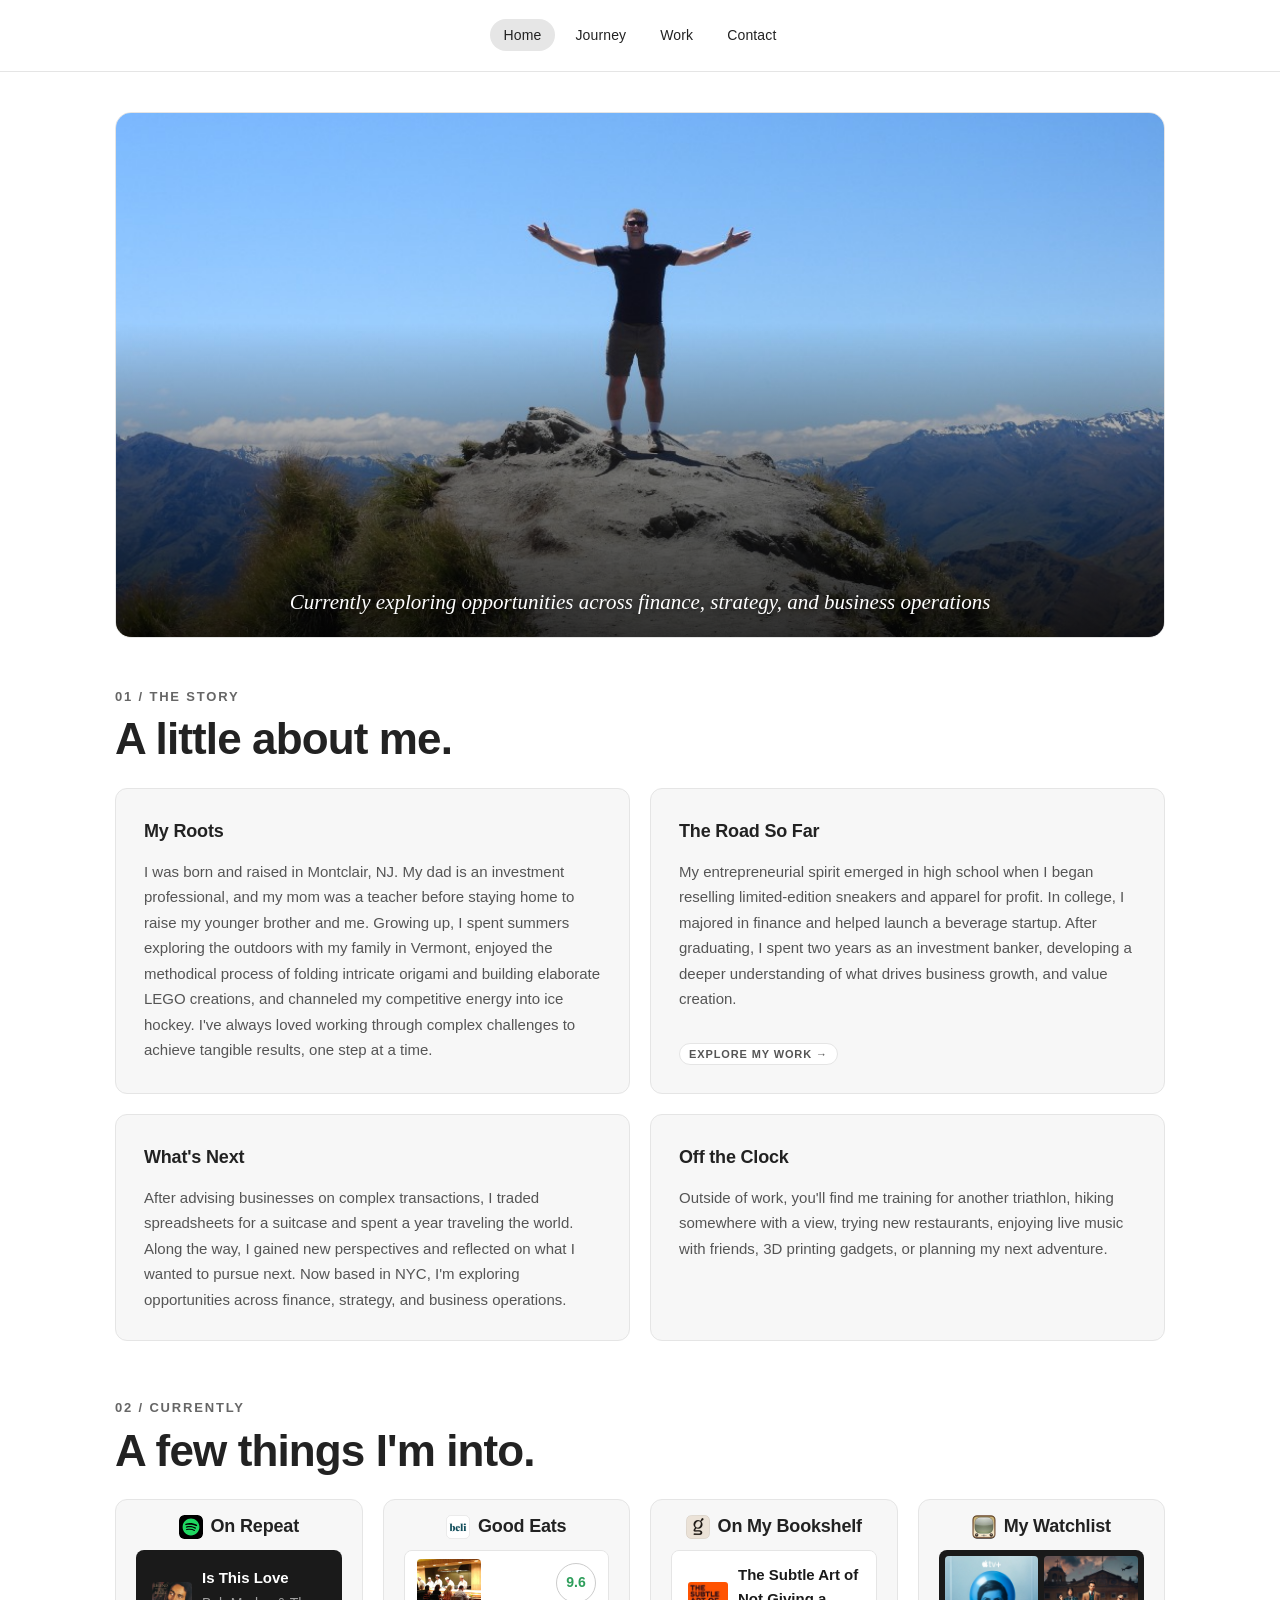
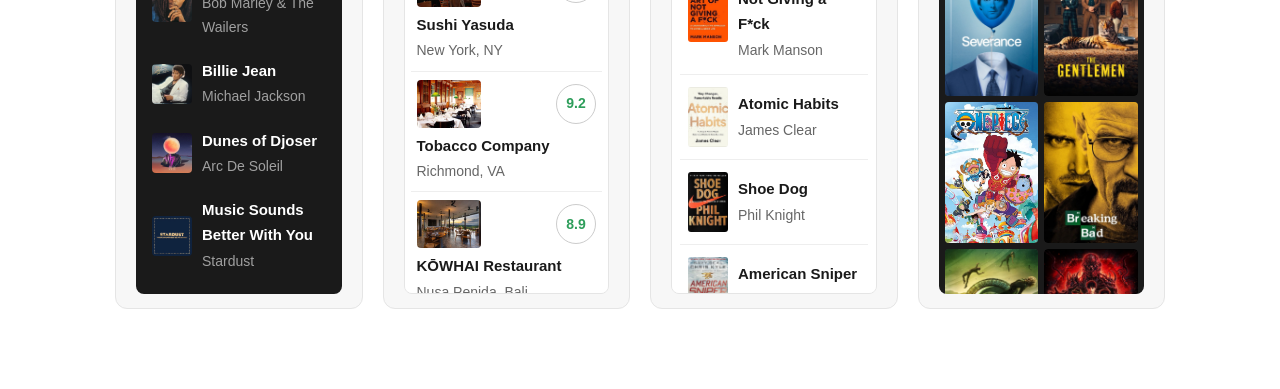
==== commit 9d1d624c: "Add in-page Spotify player, update Home focus, center mobile map legend - Play buttons open Spotify'" ====
--- a/index.html
+++ b/index.html
@@ -3,8 +3,8 @@
   <head>
     <meta charset="UTF-8" />
     <meta name="viewport" content="width=device-width, initial-scale=1.0" />
-    <title>My Personal Website</title>
-    <link rel="stylesheet" href="style.css?v=pub1" />
+    <title>Alan Di Geronimo</title>
+    <link rel="stylesheet" href="css/style.css?v=player1" />
   </head>
   <body>
     <header class="site-header">
@@ -22,7 +22,7 @@
       <div class="hero-photo">
         <img src="assets/images/home/roys-peak.jpg" alt="Alan standing on the summit of Roy's Peak with arms outstretched" />
         <div class="hero-photo-caption">
-          <p class="hero-photo-descriptor">Currently exploring opportunities across finance, AI, and entrepreneurship</p>
+          <p class="hero-photo-descriptor">Currently exploring opportunities across finance, strategy, and business operations</p>
         </div>
       </div>
     </section>
@@ -70,7 +70,7 @@
             spreadsheets for a suitcase and spent a year traveling the world.
             Along the way, I gained new perspectives and reflected on what I
             wanted to pursue next. Now based in NYC, I'm exploring opportunities
-            across finance, AI, and entrepreneurship.
+            across finance, strategy, and business operations.
           </p>
         </article>
 
@@ -143,10 +143,10 @@
       </div>
     </section>
 
-    <script src="assets/data/personal/songs.js?v=songorder"></script>
+    <script src="assets/data/personal/songs.js?v=spot3"></script>
     <script src="assets/data/personal/books.js?v=gr1"></script>
     <script src="assets/data/personal/watching.js?v=imdb"></script>
     <script src="assets/data/personal/restaurants.js?v=eatrank"></script>
-    <script src="script.js?v=qc1"></script>
+    <script src="js/index.js?v=player1"></script>
   </body>
 </html>
--- a/css/style.css
+++ b/css/style.css
@@ -0,0 +1,2791 @@
+:root {
+  /* Color system */
+  --color-bg: #ffffff;
+  --color-card: #f7f7f7;
+  --color-text: #222222;
+  --color-text-muted: #555555;
+  --color-text-subtle: #666666;
+  --color-border: #e5e5e5;
+
+  /* Accent: nav underline and link / button hover. Change it here. */
+  --accent: #2563eb;
+
+  /* Typography */
+  --font-sans: "Helvetica Neue", Helvetica, Arial, sans-serif;
+  --font-serif: Georgia, "Times New Roman", serif;
+  --text-body: 0.9375rem; /* 15px */
+  --text-small: 0.875rem; /* 14px */
+  --text-label: 0.8125rem;
+  --text-heading: 2.75rem;
+  --leading-body: 1.65;
+  --leading-heading: 1.15;
+
+  /* Shape */
+  --radius: 12px;
+  --radius-sm: 8px;
+
+  /* Centered content column (~1050px). Side padding never goes below 24px. */
+  --content-max: 1050px;
+  --side-space: max(24px, calc((100% - var(--content-max)) / 2));
+}
+
+@media (min-width: 700px) {
+  :root {
+    --side-space: max(48px, calc((100% - var(--content-max)) / 2));
+  }
+}
+
+*,
+*::before,
+*::after {
+  box-sizing: border-box;
+}
+
+html {
+  overflow-x: hidden;
+}
+
+body {
+  margin: 0;
+  background-color: var(--color-bg);
+  color: var(--color-text);
+  font-family: var(--font-sans);
+  font-size: var(--text-body);
+  line-height: var(--leading-body);
+  -webkit-font-smoothing: antialiased;
+}
+
+.site-header {
+  position: relative;
+  z-index: 1;
+  display: flex;
+  justify-content: center;
+  align-items: center;
+  height: 72px;
+  padding: 0 var(--side-space);
+  background-color: var(--color-bg);
+  border-bottom: 1px solid var(--color-border);
+}
+
+.nav-links {
+  display: flex;
+  flex-wrap: wrap;
+  justify-content: center;
+  align-items: center;
+  gap: 6px;
+  margin: 0;
+  padding: 0;
+  list-style: none;
+}
+
+a {
+  color: var(--color-text);
+  text-decoration: none;
+}
+
+.nav-links a {
+  padding: 8px 14px;
+  border-radius: 999px;
+  color: var(--color-text);
+  background-color: transparent;
+  cursor: pointer;
+  font-size: var(--text-small);
+  font-weight: 500;
+  letter-spacing: 0.01em;
+  transition: background-color 0.2s ease;
+}
+
+.nav-links a.active {
+  background-color: #e6e6e6;
+}
+
+@media (hover: hover) {
+  .nav-links a:hover {
+    background-color: #f0f0f0;
+  }
+
+  .nav-links a.active:hover {
+    background-color: #e6e6e6;
+  }
+}
+
+.nav-links a:focus-visible {
+  background-color: #f0f0f0;
+  outline: 2px solid var(--color-text);
+  outline-offset: 2px;
+}
+
+.nav-links a.active:focus-visible {
+  background-color: #e6e6e6;
+}
+
+@media (prefers-reduced-motion: reduce) {
+  .nav-links a {
+    transition: none;
+  }
+}
+
+.hero {
+  padding: 40px var(--side-space) 48px;
+  text-align: center;
+}
+
+/* Hero photo with text overlaid on the bottom corners */
+.hero-photo {
+  position: relative;
+  overflow: hidden;
+  border: 1px solid var(--color-border);
+  border-radius: 16px;
+  background: var(--color-card);
+}
+
+/* Crop to a wide 2:1 shape, trimming the sky from the top (keeps the person fully in view) */
+.hero-photo img {
+  display: block;
+  width: 100%;
+  aspect-ratio: 2 / 1;
+  object-fit: cover;
+  object-position: center 70%;
+}
+
+/* Soft dark fade at the bottom so the white text is easy to read */
+.hero-photo::after {
+  content: "";
+  position: absolute;
+  left: 0;
+  right: 0;
+  bottom: 0;
+  height: 60%;
+  background: linear-gradient(to top, rgba(0, 0, 0, 0.78) 0%, rgba(0, 0, 0, 0.45) 55%, rgba(0, 0, 0, 0));
+  pointer-events: none;
+}
+
+/* Bottom-center caption: one line of text in an elegant italic serif */
+.hero-photo-caption {
+  position: absolute;
+  left: 24px;
+  right: 24px;
+  bottom: 20px;
+  z-index: 1;
+  color: #ffffff;
+  text-align: center;
+  text-shadow: 0 1px 6px rgba(0, 0, 0, 0.6);
+}
+
+.hero-photo-descriptor {
+  margin: 0;
+  font-family: var(--font-serif);
+  font-size: 1.3125rem;
+  font-style: italic;
+  font-weight: 400;
+  line-height: 1.4;
+}
+
+@media (max-width: 600px) {
+  /* Slightly taller photo on phones so the caption has room */
+  .hero-photo img {
+    aspect-ratio: 4 / 3;
+  }
+
+  .hero-photo-caption {
+    left: 14px;
+    right: 14px;
+    bottom: 14px;
+  }
+
+  .hero-photo-descriptor {
+    font-size: 1.05rem;
+  }
+}
+
+.about {
+  padding: 0 var(--side-space) 80px;
+}
+
+/* Editorial section header: small uppercase label above a large bold heading */
+.section-intro {
+  margin: 0 0 24px;
+  text-align: left;
+}
+
+.section-label {
+  margin: 0 0 8px;
+  color: var(--color-text-subtle);
+  font-size: var(--text-label);
+  font-weight: 600;
+  letter-spacing: 0.14em;
+  text-transform: uppercase;
+}
+
+.section-title {
+  margin: 0;
+  font-size: var(--text-heading);
+  font-weight: 700;
+  line-height: 1.1;
+  letter-spacing: -0.02em;
+}
+
+/* Bento grid: 4 equal columns. Each card is placed by name in the layout below. */
+.bento-grid {
+  display: grid;
+  grid-template-columns: repeat(4, minmax(0, 1fr));
+  grid-template-areas:
+    "from      from     done      done"
+    "exploring exploring outside  outside"
+    "currently currently currently currently"
+    "listening eating   reading   watching";
+  gap: 20px;
+}
+
+/* Each card claims its named spot in the grid */
+.card-from { grid-area: from; }
+.card-done { grid-area: done; }
+.card-exploring { grid-area: exploring; }
+.card-outside { grid-area: outside; }
+.card-listening { grid-area: listening; }
+.card-reading { grid-area: reading; }
+.card-watching { grid-area: watching; }
+.card-eating { grid-area: eating; }
+
+/* "02 / Currently" header sits inside the grid, on its own full-width row above the media cards */
+.bento-grid .section-intro-currently {
+  grid-area: currently;
+  margin: 36px 0 4px; /* 36px + 20px grid gap = 56px, matching space above The Story */
+}
+
+/* Quiet text link inside The Road So Far, pinned to the bottom left */
+.bento-grid .card-done {
+  display: flex;
+  flex-direction: column;
+}
+
+.work-cta {
+  margin: auto 0 0;
+  padding-top: 16px;
+}
+
+.work-cta a {
+  display: inline-block;
+  padding: 3px 9px;
+  background-color: #ffffff;
+  border: 1px solid var(--color-border);
+  border-radius: 999px;
+  color: var(--color-text-muted);
+  font-size: 0.6875rem;
+  font-weight: 600;
+  letter-spacing: 0.08em;
+  line-height: 1.3;
+  text-transform: uppercase;
+}
+
+.work-cta a:focus-visible {
+  outline: 2px solid var(--color-text);
+  outline-offset: 2px;
+}
+
+@media (hover: hover) {
+  .work-cta a:hover {
+    border-color: #cfcfcf;
+    color: #1a1a1a;
+  }
+}
+
+.card {
+  min-height: 200px;
+  padding: 28px;
+  background-color: var(--color-card);
+  border: 1px solid var(--color-border);
+  border-radius: var(--radius);
+}
+
+/* Home page cards: even padding, and height set by their content (no fixed minimum) */
+.bento-grid .card {
+  min-height: 0;
+  padding: 24px;
+}
+
+/* The four About Me cards: a little more room to read */
+.bento-grid .card-from,
+.bento-grid .card-done,
+.bento-grid .card-exploring,
+.bento-grid .card-outside {
+  padding: 28px;
+}
+
+/* The four "Currently" cards: all exactly the same height, lined up at the top.
+   The heading stays put, and only the list underneath scrolls (each card on its own). */
+.bento-grid .card-listening,
+.bento-grid .card-eating,
+.bento-grid .card-reading,
+.bento-grid .card-watching {
+  display: flex;
+  flex-direction: column;
+  align-self: start;
+  box-sizing: border-box; /* so the height below is the card's full height, padding included */
+  height: 410px;
+  padding: 12px 20px 14px; /* tighter space above and below the heading */
+}
+
+.card-listening .card-heading,
+.card-eating .card-heading,
+.card-reading .card-heading,
+.card-watching .card-heading {
+  flex-shrink: 0;
+  justify-content: center; /* centers the icon + title together as one group */
+  gap: 8px;                /* space between the icon and the title */
+  text-align: center;
+}
+
+/* Shared overlay scroller for the four Currently cards.
+   The wrapper fills the card under the heading; the inner panel scrolls. */
+.overlay-scroll {
+  position: relative;
+  flex: 1 1 auto;
+  min-height: 0;
+  margin-top: 8px;
+  overflow: hidden;
+}
+
+.overlay-scroll .song-list,
+.overlay-scroll .restaurant-list,
+.overlay-scroll .book-list,
+.overlay-scroll .poster-grid {
+  box-sizing: border-box;
+  height: 100%;
+  margin-top: 0;
+  overflow-x: hidden;
+  overflow-y: auto;
+  scrollbar-width: none;
+  scrollbar-gutter: auto;
+  -webkit-overflow-scrolling: touch;
+  overscroll-behavior: contain;
+}
+
+.overlay-scroll .song-list::-webkit-scrollbar,
+.overlay-scroll .restaurant-list::-webkit-scrollbar,
+.overlay-scroll .book-list::-webkit-scrollbar,
+.overlay-scroll .poster-grid::-webkit-scrollbar {
+  width: 0;
+  height: 0;
+  display: none;
+}
+
+/* Rows keep their natural size instead of being squeezed */
+.overlay-scroll .song-list > *,
+.overlay-scroll .restaurant-list > *,
+.overlay-scroll .book-list > * {
+  flex-shrink: 0;
+}
+
+.overlay-scrollbar {
+  position: absolute;
+  z-index: 2;
+  top: 8px;
+  right: 3px;
+  bottom: 8px;
+  width: 4px;
+  opacity: 0;
+  pointer-events: none;
+  transition: opacity 0.2s ease;
+}
+
+.overlay-scrollbar.is-needed {
+  pointer-events: auto;
+}
+
+.overlay-scroll:hover .overlay-scrollbar.is-needed,
+.overlay-scroll.is-scrolling .overlay-scrollbar.is-needed,
+.overlay-scrollbar.is-dragging {
+  opacity: 1;
+}
+
+.overlay-scrollbar-thumb {
+  width: 100%;
+  border-radius: 999px;
+  background-color: rgba(90, 90, 90, 0.55);
+  cursor: grab;
+}
+
+.overlay-scrollbar-thumb:active {
+  cursor: grabbing;
+  background-color: rgba(90, 90, 90, 0.75);
+}
+
+.overlay-scroll .song-list:focus-visible,
+.overlay-scroll .poster-grid:focus-visible {
+  outline: 2px solid #ffffff;
+  outline-offset: -2px;
+}
+
+.overlay-scroll .restaurant-list:focus-visible,
+.overlay-scroll .book-list:focus-visible {
+  outline: 2px solid var(--color-text);
+  outline-offset: -2px;
+}
+
+@media (prefers-reduced-motion: reduce) {
+  .overlay-scrollbar {
+    transition: none;
+  }
+}
+
+.card h2 {
+  margin: 0;
+  font-size: 1.125rem;
+  font-weight: 700;
+  letter-spacing: -0.01em;
+}
+
+/* Narrow desktop / large tablet: the four media cards would be too cramped in
+   one row, so they go 2 × 2 here. Everything else keeps the desktop layout. */
+@media (max-width: 1100px) {
+  .bento-grid {
+    grid-template-areas:
+      "from      from     done      done"
+      "exploring exploring outside  outside"
+      "currently currently currently currently"
+      "listening listening eating   eating"
+      "reading   reading   watching watching";
+  }
+}
+
+/* Tablet: 2 columns */
+@media (max-width: 900px) {
+  .bento-grid {
+    grid-template-columns: repeat(2, minmax(0, 1fr));
+    grid-template-areas:
+      "from      done"
+      "exploring outside"
+      "currently currently"
+      "listening eating"
+      "reading   watching";
+  }
+}
+
+@media (max-width: 600px) {
+  .site-header {
+    height: 64px;
+  }
+
+  .nav-links {
+    gap: 2px;
+  }
+
+  .nav-links a {
+    padding: 6px 12px;
+  }
+
+  .about {
+    padding: 0 var(--side-space) 64px;
+  }
+
+  .section-title {
+    font-size: 2rem;
+  }
+
+  /* Mobile: one column. Cards stack in the order they appear in the HTML. */
+  .bento-grid {
+    grid-template-columns: minmax(0, 1fr);
+    grid-template-areas: none;
+  }
+
+  .bento-grid .card,
+  .bento-grid .section-intro-currently {
+    grid-area: auto;
+  }
+
+  .bento-grid .section-intro-currently {
+    margin: 36px 0 4px;
+  }
+}
+
+.card p {
+  margin: 16px 0 0;
+  color: var(--color-text-muted);
+  font-size: var(--text-body);
+  line-height: 1.7;
+}
+
+/* The four biography cards: comfortable reading size and spacing */
+.bento-grid .card-from p,
+.bento-grid .card-done p,
+.bento-grid .card-exploring p,
+.bento-grid .card-outside p {
+  margin-top: 12px;
+  font-size: var(--text-body);
+  line-height: 1.7;
+}
+
+/* Very subtle hover on the biography cards: a slightly darker border and a faint shadow.
+   (No movement, and the cards are not links, so the cursor stays the same.) */
+.bento-grid .card-from:hover,
+.bento-grid .card-done:hover,
+.bento-grid .card-exploring:hover,
+.bento-grid .card-outside:hover {
+  border-color: #d2d2d2;
+  box-shadow: 0 2px 10px rgba(0, 0, 0, 0.05);
+}
+
+/* Fade the hover in smoothly, but only for people who haven't asked for less motion */
+@media (prefers-reduced-motion: no-preference) {
+  .bento-grid .card-from,
+  .bento-grid .card-done,
+  .bento-grid .card-exploring,
+  .bento-grid .card-outside {
+    transition: border-color 0.25s ease, box-shadow 0.25s ease;
+  }
+}
+
+/* What I'm Listening To card */
+.card-heading {
+  display: flex;
+  align-items: center;
+  gap: 10px;
+}
+
+.song-list {
+  display: flex;
+  flex-direction: column;
+  gap: 4px;
+  padding: 8px;
+  background-color: #1a1a1a;
+  border-radius: 8px;
+}
+
+.song {
+  display: flex;
+  align-items: center;
+  gap: 14px;
+  padding: 8px;
+  border-radius: 6px;
+}
+
+.song:hover {
+  background-color: #2a2a2a;
+}
+
+.song-art {
+  position: relative;
+  width: 48px;
+  height: 48px;
+  flex-shrink: 0;
+  background-color: #3a3a3a;
+  border-radius: 4px;
+  overflow: hidden;
+}
+
+.song-art img {
+  display: block;
+  width: 100%;
+  height: 100%;
+  object-fit: cover;
+}
+
+.play-button {
+  position: absolute;
+  inset: 0;
+  display: flex;
+  align-items: center;
+  justify-content: center;
+  padding: 0;
+  background-color: rgba(0, 0, 0, 0.55);
+  border: none;
+  cursor: pointer;
+  opacity: 0;
+}
+
+.song:hover .play-button,
+.play-button:focus-visible {
+  opacity: 1;
+}
+
+.play-button svg {
+  width: 24px;
+  height: 24px;
+  fill: #ffffff;
+}
+
+/* While a song's player is open, keep its close button showing */
+.song.is-playing {
+  background-color: #2a2a2a;
+}
+
+.song.is-playing .play-button {
+  opacity: 1;
+}
+
+/* Spotify's compact player, opened under a song by its play button */
+.song-player iframe {
+  display: block;
+  width: 100%;
+  border: 0;
+  border-radius: 12px;
+}
+
+.song-info {
+  display: flex;
+  flex-direction: column;
+  gap: 2px;
+  min-width: 0;
+}
+
+.song-title {
+  color: #ffffff;
+  font-size: 0.9375rem;
+  font-weight: 600;
+  overflow-wrap: anywhere;
+}
+
+a.song-title:hover,
+a.song-title:focus-visible {
+  text-decoration: underline;
+}
+
+.song-artist {
+  color: #a0a0a0;
+  font-size: 0.875rem;
+  overflow-wrap: anywhere;
+}
+
+/* What I'm Reading card */
+/* Brand app icons (Spotify, Goodreads, YouTube, Beli), all 24px.
+   The faint outline keeps the white Beli icon visible on the gray card. */
+.brand-icon {
+  display: block;
+  width: 24px;
+  height: 24px;
+  flex-shrink: 0;
+  object-fit: contain; /* never stretch or squash a logo */
+  outline: 1px solid rgba(0, 0, 0, 0.08);
+  outline-offset: -1px;
+  border-radius: 5px;
+}
+
+.book-list {
+  display: flex;
+  flex-direction: column;
+  padding: 0 8px;
+  background-color: #ffffff;
+  border: 1px solid #e5e5e5;
+  border-radius: 8px;
+}
+
+.book {
+  display: flex;
+  align-items: center;
+  gap: 14px;
+  padding: 12px 8px;
+  border-bottom: 1px solid #eeeeee;
+}
+
+.book:last-child {
+  border-bottom: none;
+}
+
+/* Title underline matches Good Eats restaurant-name links */
+a.book:hover .book-title,
+a.book:focus-visible .book-title {
+  color: var(--accent);
+  text-decoration: underline;
+  text-underline-offset: 2px;
+}
+
+.book-cover {
+  width: 40px;
+  height: 60px;
+  flex-shrink: 0;
+  background-color: #e5e5e5;
+  border-radius: 3px;
+  overflow: hidden;
+}
+
+.book-cover img {
+  display: block;
+  width: 100%;
+  height: 100%;
+  object-fit: cover;
+}
+
+.book-info {
+  display: flex;
+  flex-direction: column;
+  gap: 2px;
+  min-width: 0;
+}
+
+.book-title {
+  color: #1a1a1a;
+  font-size: 0.9375rem;
+  font-weight: 600;
+  overflow-wrap: anywhere;
+}
+
+.book-author {
+  color: #666666;
+  font-size: 0.875rem;
+  overflow-wrap: anywhere;
+}
+
+/* What I'm Watching card */
+.poster-grid {
+  display: grid;
+  grid-template-columns: repeat(2, minmax(0, 1fr));
+  grid-auto-rows: min-content;
+  align-items: start;
+  gap: 6px;
+  padding: 6px;
+  background-color: #1a1a1a;
+  border-radius: 8px;
+}
+
+.poster {
+  position: relative;
+  display: block;
+  width: 100%;
+  aspect-ratio: 2 / 3;
+  overflow: hidden;
+  background-color: #3a3a3a;
+  border-radius: 4px;
+  transition: transform 0.2s ease, filter 0.2s ease;
+}
+
+a.poster:hover {
+  transform: scale(1.04);
+  filter: brightness(1.15);
+}
+
+a.poster:focus-visible {
+  outline: 2px solid #ffffff;
+  outline-offset: 2px;
+}
+
+.poster img {
+  position: absolute;
+  inset: 0;
+  display: block;
+  width: 100%;
+  height: 100%;
+  object-fit: cover;
+}
+
+.poster-label {
+  padding: 4px;
+  color: #a0a0a0;
+  font-size: 0.75rem;
+  text-align: center;
+}
+
+@media (prefers-reduced-motion: reduce) {
+  .poster {
+    transition: none;
+  }
+
+  a.poster:hover {
+    transform: none;
+  }
+}
+
+/* Where I'm Eating card */
+.restaurant-list {
+  display: flex;
+  flex-direction: column;
+  padding: 0 6px;
+  background-color: #ffffff;
+  border: 1px solid #e5e5e5;
+  border-radius: 8px;
+}
+
+.restaurant {
+  display: flex;
+  align-items: center;
+  gap: 14px;
+  padding: 8px 6px;
+  border-bottom: 1px solid #eeeeee;
+}
+
+.restaurant:last-child {
+  border-bottom: none;
+}
+
+/* Rows with a Beli link (on the photo and rating) get a light highlight */
+.restaurant-beli:hover {
+  background-color: #f7f7f7;
+}
+
+.restaurant-photo {
+  width: 64px;
+  height: 48px;
+  flex-shrink: 0;
+  background-color: #e5e5e5;
+  border-radius: 4px;
+  overflow: hidden;
+}
+
+.restaurant-photo img {
+  display: block;
+  width: 100%;
+  height: 100%;
+  object-fit: cover;
+}
+
+.restaurant-info {
+  display: flex;
+  flex-direction: column;
+  gap: 2px;
+  flex: 1;
+  min-width: 0;
+}
+
+.restaurant-name {
+  color: #1a1a1a;
+  font-size: 0.9375rem;
+  font-weight: 600;
+  overflow-wrap: anywhere;
+}
+
+.restaurant-location {
+  color: #666666;
+  font-size: 0.875rem;
+  overflow-wrap: anywhere;
+}
+
+/* The restaurant name opens Google Maps. Only the name text is clickable, and
+   the hover effect is a subtle underline. */
+.restaurant-info a {
+  align-self: flex-start;
+  max-width: 100%;
+}
+
+.restaurant-info a:hover,
+.restaurant-info a:focus-visible {
+  color: var(--accent);
+  text-decoration: underline;
+  text-underline-offset: 2px;
+}
+
+.restaurant-rating {
+  display: flex;
+  align-items: center;
+  justify-content: center;
+  width: 40px;
+  height: 40px;
+  flex-shrink: 0;
+  border: 1.5px solid #cccccc;
+  border-radius: 50%;
+  color: #2e9e5b;
+  font-size: 0.875rem;
+  font-weight: 600;
+}
+
+/* Desktop: Listening / Reading / Watching / Eating sit side by side in four
+   narrow cards. Text wraps instead of being cut off, and the restaurant row
+   stacks (photo + rating on top, name and location below) so nothing is lost. */
+@media (min-width: 1101px) {
+  .bento-grid .card-listening,
+  .bento-grid .card-reading,
+  .bento-grid .card-watching,
+  .bento-grid .card-eating {
+    padding: 12px 20px 14px;
+  }
+
+  .song-title,
+  .song-artist,
+  .book-title,
+  .book-author,
+  .restaurant-name,
+  .restaurant-location {
+    white-space: normal;
+    overflow-wrap: anywhere;
+  }
+
+  .poster-label {
+    padding: 2px;
+    font-size: 0.6875rem;
+    overflow-wrap: anywhere;
+  }
+
+  .song {
+    gap: 10px;
+  }
+
+  .song-art {
+    width: 40px;
+    height: 40px;
+  }
+
+  .book {
+    gap: 10px;
+  }
+
+  .restaurant {
+    flex-wrap: wrap;
+    gap: 6px 10px;
+  }
+
+  .restaurant-photo {
+    order: 1;
+  }
+
+  .restaurant-rating {
+    order: 2;
+    margin-left: auto;
+  }
+
+  .restaurant-info {
+    order: 3;
+    flex: 1 1 100%;
+  }
+}
+
+/* Where I've Been card (world map) */
+.map-header {
+  display: flex;
+  flex-direction: column;
+  flex-wrap: wrap;
+  align-items: flex-end;
+  justify-content: flex-start;
+  gap: 8px;
+  padding: 14px 18px 12px;
+}
+
+.visited-count {
+  color: #666666;
+  font-size: 0.8125rem;
+  font-weight: 600;
+}
+
+/* Legend: small colored dots + labels, stacked, in the top-right of the map header */
+.map-legend {
+  display: flex;
+  flex-direction: column;
+  align-items: flex-start;
+  gap: 6px;
+  color: var(--color-text-muted);
+  font-size: var(--text-small);
+  font-weight: 500;
+  line-height: 1.3;
+}
+
+.map-legend-item {
+  display: inline-flex;
+  align-items: center;
+  gap: 6px;
+  white-space: nowrap;
+}
+
+.map-legend-item[hidden] {
+  display: none;
+}
+
+.map-legend-dot {
+  width: 10px;
+  height: 10px;
+  flex-shrink: 0;
+  background-color: #2e9e5b; /* same green as .country.visited */
+  border-radius: 50%;
+}
+
+.map-legend-dot.is-bucket {
+  background-color: #4a90d9; /* same blue as .country.bucket-list */
+}
+
+.map-container {
+  position: relative;
+  aspect-ratio: 960 / 500;
+  overflow: hidden;
+  background-color: #ffffff;
+}
+
+.map-container svg {
+  display: block;
+  width: 100%;
+  height: 100%;
+  cursor: grab;
+}
+
+.map-container svg:active {
+  cursor: grabbing;
+}
+
+.country,
+.state {
+  fill: #e3e3e3;
+  stroke: #ffffff;
+  stroke-width: 0.5;
+  vector-effect: non-scaling-stroke;
+}
+
+.country:hover,
+.state:hover {
+  fill: #cfcfcf;
+}
+
+.country.visited,
+.state.visited {
+  fill: #2e9e5b;
+}
+
+.country.visited:hover,
+.state.visited:hover {
+  fill: #25804a;
+}
+
+/* Bucket-list countries: a soft blue, clearly different from the green visited countries */
+.country.bucket-list {
+  fill: #4a90d9;
+}
+
+.country.bucket-list:hover {
+  fill: #3a79ba;
+}
+
+/* The United States can be clicked to open the state map */
+.country.clickable {
+  cursor: pointer;
+}
+
+/* State map: thicker borders, and no "grab" hand since it cannot be dragged */
+.state {
+  stroke-width: 0.75;
+}
+
+.map-container svg.us-view {
+  cursor: default;
+}
+
+/* "Back to World Map" button in the top-left corner of the map (only shown on the state map) */
+.map-back {
+  position: absolute;
+  top: 12px;
+  left: 12px;
+  z-index: 1;
+  padding: 6px 14px;
+  background-color: #ffffff;
+  border: 1px solid #cfcfcf;
+  border-radius: 999px;
+  color: #1a1a1a;
+  font: inherit;
+  font-size: 0.8125rem;
+  font-weight: 600;
+  cursor: pointer;
+}
+
+.map-back:hover {
+  background-color: #f7f7f7;
+  border-color: #1a1a1a;
+}
+
+.map-tooltip {
+  position: absolute;
+  padding: 4px 8px;
+  background-color: #1a1a1a;
+  border-radius: 4px;
+  color: #ffffff;
+  font-size: 0.75rem;
+  white-space: nowrap;
+  pointer-events: none;
+  opacity: 0;
+  transform: translate(12px, 12px);
+}
+
+.map-tooltip.visible {
+  opacity: 1;
+}
+
+/* Shared page title block: same 1050px column and top spacing on Journey, Work, Contact */
+.page-intro,
+.journey-intro {
+  width: 100%;
+  margin: 0 auto;
+  padding: 40px var(--side-space) 28px;
+  text-align: center;
+}
+
+.page-intro h1,
+.journey-intro h1 {
+  margin: 0 0 12px;
+  font-family: var(--font-serif);
+  font-size: 1.625rem;
+  font-style: italic;
+  font-weight: 400;
+  line-height: 1.3;
+  text-wrap: balance;
+}
+
+.page-intro p,
+.journey-intro p {
+  margin: 0;
+  color: var(--color-text-muted);
+  font-size: var(--text-body);
+  line-height: 1.6;
+}
+
+/* Contact only: heading top matches Journey/Work quotes; tighter gap before the postcard */
+.page-intro {
+  padding-top: 24px;
+  padding-bottom: 16px;
+}
+
+/* Journey-only spacing: tighter intro and a shorter step into the map */
+.journey-intro {
+  padding-top: 24px;
+  padding-bottom: 24px;
+}
+
+.journey-intro h1 {
+  margin-bottom: 8px;
+}
+
+.gallery-section {
+  padding: 0 var(--side-space) 36px;
+}
+
+.map-section .section-intro {
+  margin-bottom: 18px;
+}
+
+/* "03 / The Journey" map section, directly below the photo gallery */
+.map-section {
+  padding: 0 var(--side-space) 80px;
+}
+
+/* One clean white container: the info row on top, the map filling the rest.
+   Same width as the gallery above, because both sit in --side-space. */
+.card-map {
+  overflow: hidden;
+  background-color: var(--color-bg);
+  border: 1px solid var(--color-border);
+  border-radius: var(--radius);
+}
+
+/* Photo gallery: 5 equal columns on desktop */
+.gallery {
+  display: grid;
+  grid-template-columns: repeat(5, minmax(0, 1fr));
+  gap: 12px;
+}
+
+.gallery-item {
+  position: relative;
+  display: block;
+  aspect-ratio: 3 / 4; /* tall portrait frames; photos fill them with object-fit: cover */
+  padding: 0;
+  overflow: hidden;
+  background: none;
+  border: none;
+  border-radius: var(--radius);
+  text-align: center;
+  cursor: pointer;
+}
+
+.gallery-item img,
+.gallery-item .photo-placeholder {
+  width: 100%;
+  height: 100%;
+  transition: transform 0.3s ease, filter 0.3s ease;
+}
+
+.gallery-item img {
+  display: block;
+  object-fit: cover;
+}
+
+/* Hover overlay: dark layer with country, italic location, and caption */
+
+.gallery-overlay {
+  position: absolute;
+  inset: 0;
+  display: flex;
+  flex-direction: column;
+  justify-content: center;
+  align-items: center;
+  padding: 18px 12px;
+  overflow: hidden;
+  background-color: rgba(0, 0, 0, 0.55);
+  color: #ffffff;
+  text-align: center;
+  opacity: 0;
+  pointer-events: none;
+  transition: opacity 0.28s ease;
+}
+
+.gallery-overlay-region,
+.gallery-overlay-location,
+.gallery-overlay-caption,
+.gallery-overlay-meta {
+  max-width: 100%;
+  text-shadow: 0 1px 10px rgba(0, 0, 0, 0.65);
+}
+
+.gallery-overlay-region {
+  color: rgba(255, 255, 255, 0.8);
+  font-family: var(--font-sans);
+  font-size: 0.625rem; /* 10px */
+  font-weight: 500;
+  letter-spacing: 0.14em;
+  line-height: 1.3;
+  text-transform: uppercase;
+}
+
+.gallery-overlay-location {
+  display: block;
+  margin-top: 6px;
+  font-family: var(--font-serif);
+  font-size: 1.1875rem; /* 19px */
+  font-style: italic;
+  font-weight: 400;
+  line-height: 1.22;
+  text-wrap: balance;
+}
+
+.gallery-overlay-location.is-long {
+  font-size: 1.0625rem; /* 17px, for longer place names */
+}
+
+.gallery-overlay-caption {
+  display: block;
+  position: relative;
+  margin-top: 16px;
+  font-family: var(--font-sans);
+  font-size: 0.8125rem; /* 13px */
+  font-weight: 400;
+  line-height: 1.45;
+  text-wrap: pretty;
+}
+
+.gallery-overlay-location + .gallery-overlay-caption::before {
+  content: "";
+  position: absolute;
+  top: -8px;
+  left: 50%;
+  width: 22px;
+  height: 1px;
+  transform: translateX(-50%);
+  background-color: rgba(255, 255, 255, 0.32);
+}
+
+.gallery-overlay-meta {
+  margin-top: 8px;
+  color: rgba(255, 255, 255, 0.85);
+  font-size: 0.75rem;
+  line-height: 1.4;
+}
+
+.gallery-item:focus-visible .gallery-overlay {
+  opacity: 1;
+}
+
+@media (hover: hover) {
+  .gallery-item:hover .gallery-overlay {
+    opacity: 1;
+  }
+}
+
+@media (prefers-reduced-motion: reduce) {
+  .gallery-overlay,
+  .gallery-item img,
+  .gallery-item .photo-placeholder {
+    transition: none;
+  }
+}
+
+.photo-placeholder {
+  display: flex;
+  align-items: center;
+  justify-content: center;
+  background-color: #e5e5e5;
+  color: #666666;
+  font-size: 0.875rem;
+  text-align: center;
+}
+
+/* Lightbox (the larger photo view) */
+.lightbox {
+  position: fixed;
+  inset: 0;
+  z-index: 4000;
+  display: flex;
+  flex-direction: column;
+  align-items: center;
+  justify-content: center;
+  padding: 56px 72px 48px;
+  background-color: rgba(0, 0, 0, 0.92);
+  opacity: 0;
+  visibility: hidden;
+  pointer-events: none;
+  transition: opacity 0.28s ease, visibility 0.28s ease;
+}
+
+.lightbox.is-open {
+  opacity: 1;
+  visibility: visible;
+  pointer-events: auto;
+}
+
+.lightbox[hidden] {
+  display: none;
+}
+
+.lightbox-content {
+  display: flex;
+  flex-direction: column;
+  align-items: center;
+  max-width: min(1100px, 100%);
+}
+
+.lightbox-content img {
+  display: block;
+  width: auto;
+  height: auto;
+  max-width: 100%;
+  max-height: calc(100vh - 200px);
+  object-fit: contain;
+  border-radius: var(--radius);
+}
+
+.lightbox-content .photo-placeholder {
+  width: min(80vw, 560px);
+  max-height: calc(100vh - 200px);
+  aspect-ratio: 4 / 5;
+  border-radius: var(--radius);
+}
+
+/* Region, location, and caption under the enlarged photo */
+.lightbox-info {
+  margin-top: 16px;
+  max-width: min(640px, 100%);
+  padding: 0 12px;
+  color: #ffffff;
+  text-align: center;
+}
+
+.lightbox-info-region {
+  color: rgba(255, 255, 255, 0.7);
+  font-family: var(--font-sans);
+  font-size: 0.6875rem;
+  font-weight: 500;
+  letter-spacing: 0.14em;
+  line-height: 1.3;
+  text-transform: uppercase;
+}
+
+.lightbox-info-location {
+  margin-top: 6px;
+  font-family: var(--font-serif);
+  font-size: 1.3125rem;
+  font-style: italic;
+  font-weight: 400;
+  line-height: 1.3;
+}
+
+.lightbox-info-caption {
+  position: relative;
+  margin-top: 12px;
+  font-family: var(--font-sans);
+  font-size: 0.875rem;
+  font-weight: 400;
+  line-height: 1.5;
+  color: rgba(255, 255, 255, 0.9);
+}
+
+.lightbox-info-location + .lightbox-info-caption::before {
+  content: "";
+  position: absolute;
+  top: -6px;
+  left: 50%;
+  width: 22px;
+  height: 1px;
+  transform: translateX(-50%);
+  background-color: rgba(255, 255, 255, 0.32);
+}
+
+.lightbox-info-meta {
+  margin-top: 8px;
+  color: rgba(255, 255, 255, 0.75);
+  font-size: 0.875rem;
+  line-height: 1.4;
+}
+
+.lightbox-close {
+  position: absolute;
+  top: 12px;
+  right: 16px;
+  z-index: 2;
+  width: 48px;
+  height: 48px;
+  padding: 0;
+  background: none;
+  border: none;
+  color: #ffffff;
+  font-size: 2.25rem;
+  line-height: 1;
+  cursor: pointer;
+}
+
+.lightbox-nav {
+  position: absolute;
+  top: 50%;
+  z-index: 2;
+  display: flex;
+  align-items: center;
+  justify-content: center;
+  width: 48px;
+  height: 48px;
+  padding: 0;
+  transform: translateY(-50%);
+  background: none;
+  border: none;
+  color: #ffffff;
+  font-size: 2.75rem;
+  line-height: 1;
+  cursor: pointer;
+}
+
+.lightbox-prev {
+  left: 12px;
+}
+
+.lightbox-next {
+  right: 12px;
+}
+
+.lightbox-close:hover,
+.lightbox-nav:hover,
+.lightbox-close:focus-visible,
+.lightbox-nav:focus-visible {
+  color: #ffffff;
+  opacity: 0.7;
+}
+
+.lightbox-counter {
+  position: absolute;
+  bottom: 16px;
+  left: 50%;
+  transform: translateX(-50%);
+  color: rgba(255, 255, 255, 0.75);
+  font-size: 0.8125rem;
+  letter-spacing: 0.04em;
+}
+
+@media (max-width: 600px) {
+  .lightbox {
+    padding: 56px 48px 52px;
+  }
+
+  .lightbox-content img {
+    max-height: calc(100vh - 220px);
+    max-width: 100%;
+  }
+
+  .lightbox-nav {
+    width: 44px;
+    height: 44px;
+    font-size: 2.25rem;
+  }
+
+  .lightbox-prev {
+    left: 2px;
+  }
+
+  .lightbox-next {
+    right: 2px;
+  }
+
+  .lightbox-info-location {
+    font-size: 1.125rem;
+  }
+}
+
+@media (prefers-reduced-motion: reduce) {
+  .lightbox {
+    transition: none;
+  }
+}
+
+.no-scroll {
+  overflow: hidden;
+}
+
+/* Journey page on tablet and mobile: 3 columns on tablets, 2 on phones (tiles stay 3:4) */
+@media (max-width: 900px) {
+  .gallery {
+    grid-template-columns: repeat(3, minmax(0, 1fr));
+  }
+}
+
+@media (max-width: 600px) {
+  .page-intro,
+  .journey-intro {
+    padding: 28px var(--side-space) 20px;
+  }
+
+  .page-intro {
+    padding-top: 24px;
+    padding-bottom: 12px;
+  }
+
+  .journey-intro {
+    padding-top: 24px;
+    padding-bottom: 24px;
+  }
+
+  .page-intro h1,
+  .journey-intro h1 {
+    font-size: 1.25rem;
+  }
+
+  .gallery-section {
+    padding: 0 var(--side-space) 36px;
+  }
+
+  .map-section {
+    padding: 0 var(--side-space) 80px;
+  }
+
+  .gallery {
+    grid-template-columns: repeat(2, minmax(0, 1fr));
+  }
+
+  /* Odd leftover photo (the 15th) sits centered on its own row */
+  .gallery-item:last-child:nth-child(odd) {
+    grid-column: 1 / -1;
+    width: calc((100% - 12px) / 2);
+    justify-self: center;
+  }
+
+  .gallery-overlay {
+    padding: 14px 10px;
+  }
+
+  .gallery-overlay-caption {
+    margin-top: 12px;
+    font-size: 0.75rem;
+  }
+}
+
+/* Work page: same centered ~1050px column as Home and Journey */
+.work-section {
+  padding: 24px var(--side-space) 96px;
+}
+
+/* The tagline above the sections: centered, light italic serif, no box. */
+.work-tagline {
+  width: 100%;
+  margin: 0 auto 32px;
+  font-family: var(--font-serif);
+  font-size: 1.625rem;
+  font-style: italic;
+  font-weight: 400;
+  line-height: 1.3;
+  text-align: center;
+  text-wrap: balance;
+}
+
+.work-list {
+  display: flex;
+  flex-direction: column;
+  gap: 20px;
+  width: 100%;
+  margin: 0;
+}
+
+/* The four chapters (Volunteering, Piper Sandler, University, High School) are the cards.
+   Padding and borders match the Home page cards. */
+.work-chapter {
+  min-height: 0;
+  padding: 28px 32px;
+  overflow-wrap: break-word;
+}
+
+.work-chapter .work-chapter-heading {
+  margin: 0 0 22px;
+  font-size: 1.375rem;
+  font-weight: 700;
+  line-height: 1.25;
+  letter-spacing: -0.02em;
+}
+
+.work-chapter-detail {
+  font-weight: 400;
+  letter-spacing: 0;
+}
+
+/* The entries (company, school, business) inside a chapter: separated by space, not lines */
+.work-chapter-cards {
+  display: flex;
+  flex-direction: column;
+  gap: 28px;
+}
+
+/* With no name above it (the chapter heading already says it), the role starts at the top */
+.work-card > .work-role:first-child {
+  margin-top: 0;
+}
+
+.work-card-header {
+  display: flex;
+  flex-wrap: wrap;
+  align-items: baseline;
+  justify-content: space-between;
+  gap: 4px 16px;
+}
+
+/* Entry titles: bold. Underline only the words that are actually a link. */
+.work-card .work-card-header h3 {
+  margin: 0;
+  font-size: 1rem;
+  font-weight: 700;
+  line-height: 1.4;
+}
+
+.work-card .work-card-header h3 a {
+  text-decoration: underline;
+  text-decoration-thickness: 1px;
+  text-underline-offset: 3px;
+}
+
+.work-dates {
+  color: var(--color-text-subtle);
+  font-size: var(--text-small);
+  font-weight: 600;
+}
+
+.work-card .work-role {
+  margin-top: 2px;
+  color: var(--color-text);
+  font-size: 1rem;
+  font-weight: 600;
+}
+
+.work-card .work-location {
+  margin-top: 2px;
+  color: var(--color-text-subtle);
+  font-size: var(--text-small);
+}
+
+/* Body text: 15px, comfortable line height, sitting under its title */
+.work-card .work-description {
+  margin-top: 8px;
+  color: var(--color-text-muted);
+  font-size: var(--text-body);
+  line-height: var(--leading-body);
+}
+
+/* Links to outside resources (like GitHub): small white pill buttons with a subtle border */
+.work-links {
+  display: flex;
+  flex-wrap: wrap;
+  gap: 8px;
+  margin-top: 10px;
+  font-size: var(--text-small);
+}
+
+.work-links a {
+  padding: 5px 12px;
+  background-color: #ffffff;
+  border: 1px solid #e5e5e5;
+  border-radius: 999px;
+  color: #444444;
+  line-height: 1.2;
+}
+
+/* This Website: compact GitHub repo pill (does not stretch) */
+.work-github-wrap {
+  margin-top: 10px;
+}
+
+.work-github-repo {
+  display: inline-block;
+  padding: 6px 14px;
+  background-color: #ffffff;
+  border: 1px solid #e5e5e5;
+  border-radius: 999px;
+  box-shadow: 0 1px 2px rgba(0, 0, 0, 0.06);
+  color: #222222;
+  font-size: var(--text-small);
+  font-weight: 700;
+  line-height: 1.2;
+  text-align: center;
+  text-decoration: none;
+}
+
+@media (hover: hover) {
+  .work-github-repo:hover {
+    box-shadow: 0 2px 6px rgba(0, 0, 0, 0.12);
+  }
+}
+
+.work-github-repo:focus-visible {
+  outline: 2px solid var(--color-text);
+  outline-offset: 2px;
+}
+
+@media (hover: hover) {
+  .work-links a:hover {
+    border-color: #cfcfcf;
+    color: #1a1a1a;
+  }
+}
+
+/* Projects and deals inside an entry are separated by space, not lines */
+.work-projects {
+  margin-top: 16px;
+}
+
+.work-deals {
+  display: flex;
+  flex-direction: column;
+  gap: 20px;
+}
+
+/* Featured banking projects sit in their own white tiles so they scan as distinct deals */
+.work-deal-group.is-featured .work-project {
+  padding: 16px 18px;
+  background-color: #ffffff;
+  border: 1px solid var(--color-border);
+  border-radius: var(--radius-sm);
+}
+
+@media (hover: hover) {
+  .work-deal-group.is-featured .work-project {
+    transition: box-shadow 0.2s ease, border-color 0.2s ease;
+  }
+
+  .work-deal-group.is-featured .work-project:hover {
+    border-color: #d8d8d8;
+    box-shadow: 0 2px 8px rgba(0, 0, 0, 0.06);
+  }
+}
+
+@media (prefers-reduced-motion: reduce) {
+  .work-deal-group.is-featured .work-project {
+    transition: none;
+  }
+}
+
+.work-deal-group.is-featured .work-deals {
+  gap: 12px;
+}
+
+.work-project + .work-project {
+  margin-top: 22px;
+}
+
+.work-deals .work-project + .work-project {
+  margin-top: 0;
+}
+
+/* Transaction type, taken from the existing title prefix (Sell-Side, Debt Financing, …) */
+.work-deal-label {
+  display: inline-block;
+  margin: 0 0 8px;
+  padding: 3px 9px;
+  background-color: #ffffff;
+  border: 1px solid var(--color-border);
+  border-radius: 999px;
+  color: var(--color-text-muted);
+  font-size: 0.6875rem;
+  font-weight: 600;
+  letter-spacing: 0.08em;
+  line-height: 1.3;
+  text-transform: uppercase;
+}
+
+.work-deal-group.is-featured .work-deal-label {
+  background-color: var(--color-card);
+}
+
+/* Deal and project titles: bold; underline only when the title is a link */
+.work-project-title {
+  margin: 0;
+  font-size: 1rem;
+  font-weight: 700;
+  line-height: 1.4;
+}
+
+.work-project-title a {
+  text-decoration: underline;
+  text-decoration-thickness: 1px;
+  text-underline-offset: 3px;
+}
+
+.work-card .work-project-text {
+  margin-top: 8px;
+  color: var(--color-text-muted);
+  font-size: var(--text-body);
+  line-height: var(--leading-body);
+}
+
+/* A second paragraph under the same title gets a little more room than the title-to-text gap */
+.work-card .work-description + .work-description,
+.work-card .work-project-text + .work-project-text {
+  margin-top: 6px;
+}
+
+/* Piper Sandler deals: clearer space between consecutive paragraphs, none after the last */
+.work-deal-group .work-project-text + .work-project-text {
+  margin-top: 12px;
+}
+
+/* A labeled list of deals ("Key Projects:" and "Other Publicly Disclosed Deals:").
+   No box of its own: it sits right on the card, and only the bold label and spacing set it apart. */
+.work-deal-group {
+  margin-top: 24px;
+}
+
+/* The first group right under a chapter heading needs no extra space above it */
+.work-card > .work-deal-group:first-child {
+  margin-top: 0;
+}
+
+.work-deal-group-heading {
+  margin: 0 0 12px;
+  color: var(--color-text);
+  font-size: var(--text-label);
+  font-weight: 700;
+  letter-spacing: 0.14em;
+  text-transform: uppercase;
+}
+
+/* A testimonial: a soft gray box (a little darker than the card), no border or shadow */
+.work-quote {
+  margin: 28px 0 0;
+  padding: 20px 22px;
+  background-color: #ededed;
+  border-left: 3px solid #d2d2d2;
+  border-radius: var(--radius-sm);
+  text-align: left;
+}
+
+.work-quote-text {
+  color: #333333;
+  font-family: var(--font-serif);
+  font-size: 1rem;
+  font-style: italic;
+  font-weight: 400;
+  line-height: 1.6;
+}
+
+.work-quote-attribution {
+  margin-top: 10px;
+  color: var(--color-text-subtle);
+  font-size: var(--text-small);
+  font-style: normal;
+  line-height: 1.4;
+}
+
+/* Labeled lists like GPA / Honors / Leadership & Activities */
+.work-facts {
+  margin-top: 16px;
+}
+
+/* When a list sits right under an entry title (nothing in between), keep it as close as a description would be */
+.work-card-header + .work-facts {
+  margin-top: 8px;
+}
+
+.work-fact + .work-fact {
+  margin-top: 12px;
+}
+
+.work-fact-label {
+  margin: 0 0 6px;
+  color: var(--color-text-subtle);
+  font-size: var(--text-small);
+  font-weight: 600;
+}
+
+.work-fact-list {
+  display: flex;
+  flex-direction: column;
+  gap: 4px;
+  margin: 0;
+  padding: 0;
+  list-style: none;
+  color: var(--color-text-muted);
+  font-size: var(--text-body);
+  line-height: var(--leading-body);
+}
+
+/* Career break: small white tiles for the bigger experiences, small pills for the places */
+.work-quests {
+  margin-top: 24px;
+}
+
+.work-quest-group + .work-quest-group {
+  margin-top: 28px;
+}
+
+.work-quest-tiles {
+  display: grid;
+  grid-template-columns: repeat(auto-fit, minmax(220px, 1fr));
+  gap: 12px;
+}
+
+.work-quest-tile {
+  padding: 14px 16px;
+  background-color: #ffffff;
+  border: 1px solid #e5e5e5;
+  border-radius: 8px;
+}
+
+.work-quest-title {
+  color: #1a1a1a;
+  font-size: 0.9375rem;
+  font-weight: 600;
+  line-height: 1.4;
+}
+
+.work-quest-detail {
+  margin-top: 4px;
+  color: #666666;
+  font-size: 0.875rem;
+  line-height: 1.5;
+}
+
+.work-tags {
+  display: flex;
+  flex-wrap: wrap;
+  gap: 8px;
+  margin: 0;
+  padding: 0;
+  list-style: none;
+}
+
+.work-quest-tiles + .work-tags {
+  margin-top: 12px;
+}
+
+.work-tags li {
+  padding: 6px 12px;
+  background-color: #ffffff;
+  border: 1px solid #e5e5e5;
+  border-radius: 999px;
+  color: #444444;
+  font-size: 0.875rem;
+}
+
+/* A bulleted list: indented, with a little space between the bullets */
+.work-fact-list.has-bullets {
+  gap: 4px;
+  padding-left: 18px;
+  list-style: disc;
+}
+
+.work-fact-list.has-bullets li::marker {
+  color: #9a9a9a;
+}
+
+/* Nested bullets: a smaller step in, to show specific contributions inside a larger bullet */
+.work-fact-list.has-bullets ul {
+  display: flex;
+  flex-direction: column;
+  gap: 3px;
+  margin: 4px 0 0;
+  padding-left: 18px;
+  list-style: circle;
+}
+
+.work-fact-list strong {
+  color: #1a1a1a;
+  font-weight: 600;
+}
+
+/* A linked name in an entry's title (like TwinTail Brews) */
+@media (hover: hover) {
+  .work-card-header h3 a:hover {
+    color: var(--accent);
+  }
+}
+
+/* Highlighted names (like Metcalf Prize) are bold and dark; the rest stay regular */
+.work-fact-name.is-highlight {
+  color: #1a1a1a;
+  font-weight: 600;
+}
+
+.work-fact-detail {
+  color: #555555;
+}
+
+/* A link inside a sentence of project text */
+.work-description a,
+.work-project-text a {
+  text-decoration: underline;
+  text-decoration-thickness: 1px;
+  text-underline-offset: 3px;
+}
+
+@media (hover: hover) {
+  .work-project-title a:hover,
+  .work-description a:hover,
+  .work-project-text a:hover {
+    color: var(--accent);
+  }
+}
+
+/* "Select Deal Experience": a subsection at the bottom of a chapter card, set off by a thin line */
+.work-deal-experience {
+  margin-top: 40px;
+  padding-top: 32px;
+  border-top: 1px solid #e5e5e5;
+}
+
+.work-deal-experience-heading {
+  margin: 0 0 20px;
+  color: #1a1a1a;
+  font-size: 1.375rem;
+  font-weight: 700;
+  line-height: 1.2;
+}
+
+/* Deal tiles: two columns on desktop, one column when the space gets narrow */
+.work-deal-grid {
+  display: grid;
+  grid-template-columns: repeat(auto-fit, minmax(min(100%, 260px), 1fr));
+  gap: 12px;
+}
+
+.work-deal-card {
+  display: flex;
+  flex-direction: column;
+  gap: 12px;
+  padding: 16px;
+  background-color: #ffffff;
+  border: 1px solid #e5e5e5;
+  border-radius: 8px;
+}
+
+.work-deal-top {
+  display: flex;
+  align-items: center;
+  gap: 12px;
+}
+
+/* Optional company logo: a small square so every logo takes the same space */
+.work-deal-logo {
+  display: flex;
+  flex-shrink: 0;
+  align-items: center;
+  justify-content: center;
+  width: 48px;
+  height: 48px;
+  padding: 6px;
+  box-sizing: border-box;
+  background-color: #ffffff;
+  border: 1px solid #e5e5e5;
+  border-radius: 8px;
+}
+
+.work-deal-logo img {
+  display: block;
+  max-width: 100%;
+  max-height: 100%;
+  object-fit: contain;
+}
+
+.work-deal-heading {
+  display: flex;
+  flex-direction: column;
+  align-items: flex-start;
+  gap: 6px;
+  min-width: 0;
+}
+
+.work-deal-company {
+  margin: 0;
+  font-size: 1rem;
+  font-weight: 600;
+  line-height: 1.3;
+}
+
+.work-deal-company a {
+  text-decoration: underline;
+  text-decoration-thickness: 1px;
+  text-underline-offset: 3px;
+}
+
+/* Transaction type, shown as a small pill like the other tags on this page */
+.work-deal-type {
+  padding: 3px 10px;
+  background-color: #f7f7f7;
+  border: 1px solid #e5e5e5;
+  border-radius: 999px;
+  color: #444444;
+  font-size: 0.8125rem;
+}
+
+/* (.card p elsewhere sets margin and size, so this rule is written to outrank it) */
+.work-deal-card .work-deal-description {
+  margin: 0;
+  color: #444444;
+  font-size: 0.9375rem;
+  line-height: 1.6;
+}
+
+/* Deal value sits at the bottom of the tile, so values line up when tiles are the same height */
+.work-deal-value {
+  display: flex;
+  flex-direction: column;
+  gap: 2px;
+  margin-top: auto;
+  font-size: 0.9375rem;
+  font-weight: 600;
+}
+
+.work-deal-value-label {
+  color: #666666;
+  font-size: 0.8125rem;
+  font-weight: 600;
+}
+
+/* Shown only while the list is empty */
+.work-deal-empty {
+  padding: 20px 16px;
+  border: 1px dashed #d4d4d4;
+  border-radius: 8px;
+  color: #888888;
+  font-size: 0.9375rem;
+  text-align: center;
+}
+
+@media (hover: hover) {
+  .work-deal-company a:hover {
+    color: var(--accent);
+  }
+}
+
+.work-details {
+  margin-top: 12px;
+}
+
+.work-details summary {
+  cursor: pointer;
+  font-size: 0.9375rem;
+  font-weight: 600;
+}
+
+@media (max-width: 600px) {
+  /* Smaller button so it covers less of the (small) phone-size map */
+  .map-back {
+    top: 6px;
+    left: 6px;
+    padding: 3px 9px;
+    font-size: 0.6875rem;
+  }
+
+  /* Legend moves below the map, centered, with its items side by side.
+     The header's box is dropped so the count stays above the map. */
+  .card-map {
+    display: flex;
+    flex-direction: column;
+  }
+
+  .map-header {
+    display: contents;
+  }
+
+  .visited-count {
+    align-self: flex-end;
+    padding: 14px 18px 12px;
+  }
+
+  .map-legend {
+    order: 1;
+    flex-direction: row;
+    flex-wrap: wrap;
+    justify-content: center;
+    gap: 6px 16px;
+    padding: 12px 18px 14px;
+  }
+
+  .work-section {
+    padding: 24px var(--side-space) 80px;
+  }
+
+  .work-chapter {
+    padding: 22px 20px;
+  }
+
+  .work-chapter .work-chapter-heading {
+    font-size: 1.2rem;
+  }
+
+  .work-tagline {
+    font-size: 1.25rem;
+    margin-bottom: 28px;
+  }
+}
+
+/* Contact page: postcard */
+.contact-section {
+  padding: 0 var(--side-space) 96px;
+}
+
+/* Same 1050px column as Home, Journey, and Work */
+.postcard-wrap {
+  width: 100%;
+  max-width: var(--content-max);
+  margin: 0 auto;
+}
+
+/* The small instruction sits centered just above the postcard */
+.postcard-hint {
+  margin: 0 0 20px;
+  color: var(--color-text-subtle);
+  font-size: 0.8125rem;
+  line-height: 1.4;
+  text-align: center;
+}
+
+/* The lift wrapper also provides the 3D "camera" (perspective) for the flip */
+.postcard-lift {
+  -webkit-perspective: 1500px;
+  perspective: 1500px;
+  transition: transform 0.4s cubic-bezier(0.2, 0.7, 0.2, 1);
+}
+
+/* Hover effects only on devices that can hover (not touch screens) */
+@media (hover: hover) {
+  .postcard-lift:hover {
+    transform: translateY(-4px) rotate(-0.25deg);
+  }
+
+  .postcard-lift:hover .postcard-face {
+    box-shadow: 0 16px 36px rgba(0, 0, 0, 0.18), 0 3px 8px rgba(0, 0, 0, 0.08);
+  }
+}
+
+/* The postcard holds both sides and is the part that rotates */
+.postcard {
+  position: relative;
+  width: 100%;
+  aspect-ratio: 3 / 2;
+  -webkit-transform-style: preserve-3d;
+  transform-style: preserve-3d;
+  -webkit-transform: rotateY(0deg);
+  transform: rotateY(0deg);
+  transition: transform 0.8s ease;
+}
+
+.postcard.flipped {
+  -webkit-transform: rotateY(180deg);
+  transform: rotateY(180deg);
+}
+
+/*
+  Each face is a flattened 2D layer inside the postcard's 3D flip.
+
+  Safari iOS promotes absolutely positioned children with z-index or
+  text-shadow/filter into their own 3D planes. Those planes ignore the
+  parent face's backface-visibility, so front caption text can show
+  through (mirrored) on the back. Flattening the face, clipping it, and
+  hiding the inactive face after the midpoint of the flip is what
+  actually stops that leak.
+*/
+.postcard-face {
+  position: absolute;
+  inset: 0;
+  border-radius: 6px;
+  background-color: #fbfaf7;
+  box-shadow: 0 8px 24px rgba(0, 0, 0, 0.12), 0 2px 6px rgba(0, 0, 0, 0.08);
+  -webkit-transform-style: flat;
+  transform-style: flat;
+  -webkit-clip-path: inset(0 round 6px);
+  clip-path: inset(0 round 6px);
+  -webkit-backface-visibility: hidden;
+  backface-visibility: hidden;
+  transition:
+    box-shadow 0.4s cubic-bezier(0.2, 0.7, 0.2, 1),
+    opacity 0s linear 0.4s,
+    visibility 0s linear 0.4s;
+}
+
+/* Front */
+/* Thin off-white border around the photo, like a printed photograph */
+.postcard-front {
+  border: 6px solid #fbfaf7;
+  background-color: #fbfaf7;
+  -webkit-transform: rotateY(0deg);
+  transform: rotateY(0deg);
+  opacity: 1;
+  visibility: visible;
+}
+
+.postcard.flipped .postcard-front {
+  opacity: 0;
+  visibility: hidden;
+}
+
+.postcard-photo {
+  position: absolute;
+  inset: 0;
+  width: 100%;
+  height: 100%;
+  object-fit: cover;
+  object-position: center 40%;
+  background-color: #c9c9c9; /* only visible if the photo file is missing */
+}
+
+.postcard-front::after {
+  /* soft dark fade at the bottom so the white text is easy to read */
+  content: "";
+  position: absolute;
+  inset: 0;
+  background: linear-gradient(to top, rgba(0, 0, 0, 0.55), rgba(0, 0, 0, 0) 50%);
+}
+
+.postcard-phrase {
+  position: absolute;
+  left: 40px;
+  bottom: 36px;
+  z-index: 1;
+  margin: 0;
+  color: #FFFFFF;
+  opacity: 1;
+  font-size: 1.125rem;
+  letter-spacing: 0.02em;
+  text-shadow: 0 1px 4px rgba(0, 0, 0, 0.45);
+}
+
+/* An invisible button over the whole front: click it, or press Enter / Space, to flip */
+.flip-front-button {
+  position: absolute;
+  inset: 0;
+  z-index: 2;
+  width: 100%;
+  height: 100%;
+  padding: 0;
+  background: none;
+  border: none;
+  cursor: pointer;
+}
+
+.flip-front-button:focus-visible {
+  outline: 2px solid #ffffff;
+  outline-offset: -10px;
+}
+
+/* Back */
+.postcard-back {
+  background-color: #fbfaf7;
+  border: 1px solid #e4e0d7;
+  color: #2b2b2b;
+  -webkit-transform: rotateY(180deg);
+  transform: rotateY(180deg);
+  opacity: 0;
+  visibility: hidden;
+}
+
+.postcard.flipped .postcard-back {
+  opacity: 1;
+  visibility: visible;
+}
+
+/* The form fills the whole back and is split into two halves */
+.postcard-form {
+  box-sizing: border-box;
+  display: grid;
+  grid-template-columns: 1fr 1fr;
+  height: 100%;
+  padding: 40px 0;
+}
+
+/* Left half: the message, written on ruled lines like writing paper */
+.postcard-message {
+  display: flex;
+  flex-direction: column;
+  min-height: 0;
+  padding: 0 32px 0 40px;
+}
+
+.postcard-message textarea {
+  flex: 1;
+  min-height: 0;
+  width: 100%;
+  padding: 0;
+  background-color: transparent;
+  background-image: repeating-linear-gradient(
+    to bottom,
+    transparent 0,
+    transparent 31px,
+    #d8d4cb 31px,
+    #d8d4cb 32px
+  );
+  background-attachment: local;
+  border: none;
+  border-radius: 0;
+  color: #2b2b2b;
+  font: inherit;
+  font-size: 1rem;
+  line-height: 32px;
+  resize: none;
+}
+
+.postcard-field input::placeholder {
+  color: #9a958b;
+}
+
+/* Small, light hint text that sits on the first writing line (same line height as the typed text) */
+.postcard-message textarea::placeholder {
+  color: #b5b0a6;
+  font-size: 0.875rem;
+}
+
+/* No box around the message area: the writing lines are the message area */
+.postcard-message textarea:focus,
+.postcard-message textarea:focus-visible {
+  outline: none;
+}
+
+.flip-back {
+  align-self: flex-start;
+  margin-top: 8px;
+  padding: 8px 0;
+  background: none;
+  border: none;
+  color: #a8a39a;
+  font: inherit;
+  font-size: 0.6875rem;
+  letter-spacing: 0.06em;
+  cursor: pointer;
+}
+
+.flip-back:hover,
+.flip-back:focus-visible {
+  color: var(--accent);
+}
+
+/* Right half: a thin vertical line divides the two halves */
+.postcard-fields {
+  display: flex;
+  flex-direction: column;
+  justify-content: flex-end;
+  gap: 18px;
+  padding: 0 40px;
+  border-left: 1px solid #d8d4cb;
+}
+
+/* Name and email: just a small label above a thin writing line */
+.postcard-field {
+  display: flex;
+  flex-direction: column;
+  gap: 2px;
+}
+
+.postcard-field label {
+  color: #888888;
+  font-size: 0.6875rem;
+  letter-spacing: 0.1em;
+  text-transform: uppercase;
+}
+
+.postcard-field input {
+  padding: 6px 0;
+  background-color: transparent;
+  border: none;
+  border-bottom: 1px solid #cfcac0;
+  border-radius: 0;
+  color: #2b2b2b;
+  font: inherit;
+  font-size: 0.9375rem;
+}
+
+.postcard-field input:focus {
+  outline: none;
+  border-bottom-color: var(--accent);
+  box-shadow: 0 1px 0 var(--accent);
+}
+
+.postcard-send {
+  align-self: flex-end;
+  padding: 12px 20px;
+  background: none;
+  border: 1px solid #2b2b2b;
+  border-radius: 4px;
+  color: #2b2b2b;
+  font: inherit;
+  font-size: 0.75rem;
+  letter-spacing: 0.1em;
+  text-transform: uppercase;
+  cursor: pointer;
+  transition: background-color 0.2s ease, color 0.2s ease;
+}
+
+.postcard-send:hover,
+.postcard-send:focus-visible {
+  background-color: var(--accent);
+  color: #fbfaf7;
+}
+
+.postcard-send:disabled {
+  opacity: 0.55;
+  cursor: wait;
+}
+
+.postcard-status {
+  min-height: 1.4em;
+  margin: 0;
+  color: #888888;
+  font-size: 0.75rem;
+  line-height: 1.4;
+  text-align: right;
+}
+
+.postcard-status.is-error {
+  color: #8a3a3a;
+}
+
+.postcard-status.is-success {
+  color: #3d6b4f;
+}
+
+/* Stamp in the upper-right corner (decoration only) */
+/* The stamp is a transparent PNG; only the width is set so it keeps its shape */
+.postcard-stamp {
+  position: absolute;
+  top: 34px;
+  right: 44px;
+  width: 108px;
+  height: auto;
+  filter: drop-shadow(0 1px 1px rgba(0, 0, 0, 0.18));
+  pointer-events: none;
+}
+
+/* Hides text visually but keeps it for screen readers (used for the message label) */
+.visually-hidden {
+  position: absolute;
+  width: 1px;
+  height: 1px;
+  margin: -1px;
+  padding: 0;
+  overflow: hidden;
+  clip: rect(0, 0, 0, 0);
+  white-space: nowrap;
+  border: 0;
+}
+
+@media (prefers-reduced-motion: reduce) {
+  .postcard,
+  .postcard-lift,
+  .postcard-face,
+  .postcard-front,
+  .postcard-back {
+    transition: none;
+  }
+}
+
+/* Direct contact links under the postcard */
+.direct-contact {
+  width: 100%;
+  max-width: var(--content-max);
+  margin: 40px auto 0;
+  text-align: center;
+}
+
+.direct-heading {
+  margin: 0 0 16px;
+  color: var(--color-text-subtle);
+  font-size: var(--text-label);
+  font-weight: 600;
+  letter-spacing: 0.12em;
+  text-transform: uppercase;
+}
+
+.direct-links {
+  display: flex;
+  flex-wrap: wrap;
+  justify-content: center;
+  gap: 16px 56px;
+  margin: 0;
+  padding: 0;
+  list-style: none;
+}
+
+.direct-link {
+  display: flex;
+  flex-direction: column;
+  align-items: center;
+  gap: 8px;
+  min-width: 64px;
+  padding: 8px;
+  color: var(--color-text-subtle);
+  font-size: var(--text-small);
+  font-weight: 500;
+  transition: color 0.2s ease;
+}
+
+.direct-icon-wrap {
+  display: flex;
+  align-items: center;
+  justify-content: center;
+  width: 46px;
+  height: 46px;
+  border: 1px solid var(--color-border);
+  border-radius: 50%;
+  transition: transform 0.2s ease, border-color 0.2s ease;
+}
+
+.direct-icon {
+  width: 20px;
+  height: 20px;
+  fill: none;
+  stroke: currentColor;
+  stroke-width: 1.5;
+  stroke-linecap: round;
+  stroke-linejoin: round;
+}
+
+.direct-icon-fill {
+  fill: currentColor;
+  stroke: none;
+}
+
+.direct-link:hover,
+.direct-link:focus-visible {
+  color: #2b2b2b;
+}
+
+.direct-link:hover .direct-icon-wrap,
+.direct-link:focus-visible .direct-icon-wrap {
+  border-color: #2b2b2b;
+  transform: translateY(-2px);
+}
+
+/* Desktop/tablet postcard: compact landscape card, fields sit under the stamp */
+@media (min-width: 601px) {
+  .postcard-wrap {
+    max-width: 840px;
+  }
+
+  .postcard {
+    aspect-ratio: 3 / 2;
+    width: 100%;
+    height: auto;
+  }
+
+  .postcard-fields {
+    justify-content: flex-start;
+    padding-top: 144px;
+  }
+}
+
+/* Contact page on phones: keep the landscape card, with tighter two-column internals */
+@media (max-width: 600px) {
+  .contact-section {
+    padding: 0 18px 80px;
+  }
+
+  /* Keep the real landscape postcard shape; do not stretch it tall */
+  .postcard {
+    aspect-ratio: 3 / 2;
+    width: 100%;
+    height: auto;
+  }
+
+  .postcard-photo {
+    object-fit: cover;
+    object-position: center;
+  }
+
+  .postcard-phrase {
+    left: 16px;
+    bottom: 14px;
+    font-size: 0.95rem;
+    color: #FFFFFF;
+    opacity: 1;
+  }
+
+  /* Landscape back: slightly wider message column, even field spacing */
+  .postcard-form {
+    grid-template-columns: minmax(0, 1.1fr) minmax(0, 1fr);
+    grid-template-rows: none;
+    padding: 6px 0 4px;
+  }
+
+  .postcard-message {
+    padding: 0 8px 0 10px;
+  }
+
+  .postcard-message textarea {
+    flex: 1;
+    min-height: 0;
+    height: auto;
+    font-size: 0.75rem;
+    line-height: 18px;
+    background-image: repeating-linear-gradient(
+      to bottom,
+      transparent 0,
+      transparent 17px,
+      #d8d4cb 17px,
+      #d8d4cb 18px
+    );
+  }
+
+  .postcard-message textarea::placeholder {
+    font-size: 0.75rem;
+    line-height: 18px;
+  }
+
+  .flip-back {
+    flex-shrink: 0;
+    margin-top: 2px;
+    padding: 4px 0 2px;
+  }
+
+  .postcard-fields {
+    justify-content: flex-start;
+    gap: 8px;
+    margin-top: 0;
+    padding: 34px 10px 4px 10px;
+    border-left: 1px solid #d8d4cb;
+    border-top: none;
+  }
+
+  .postcard-field {
+    gap: 2px;
+  }
+
+  .postcard-field label {
+    font-size: 0.625rem;
+    line-height: 1.2;
+  }
+
+  .postcard-field input {
+    padding: 4px 0 3px;
+    font-size: 0.8125rem;
+  }
+
+  .postcard-status {
+    min-height: 0;
+    margin: 0;
+    font-size: 0.5625rem;
+    line-height: 1.2;
+  }
+
+  .postcard-stamp {
+    top: 5px;
+    right: 6px;
+    width: 28px;
+  }
+
+  .postcard-send {
+    margin-top: 2px;
+    padding: 3px 7px;
+    font-size: 0.5625rem;
+    letter-spacing: 0.08em;
+  }
+
+  .direct-contact {
+    margin-top: 32px;
+  }
+
+  /* Keep Email, LinkedIn, and GitHub in one centered row on phones */
+  .direct-links {
+    display: flex;
+    justify-content: center;
+    gap: 12px 28px;
+    max-width: none;
+    margin: 0 auto;
+  }
+}
